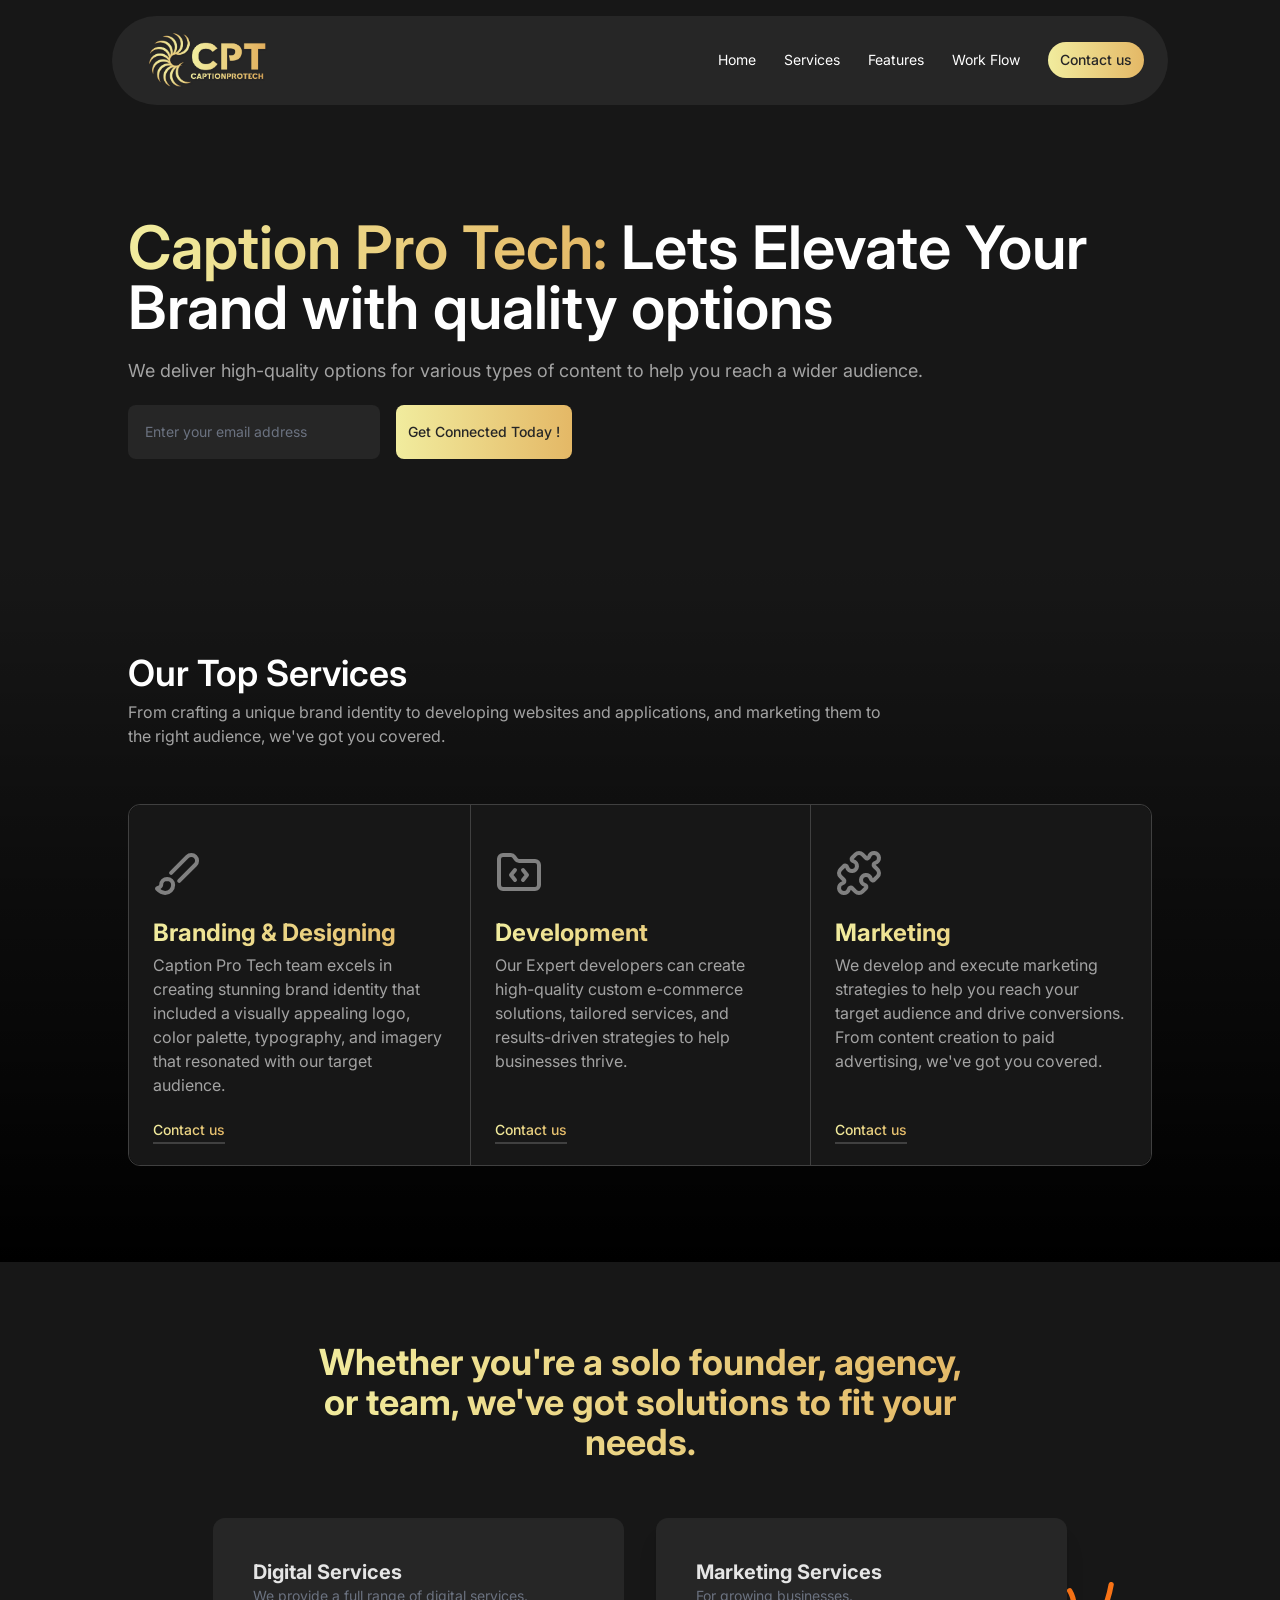
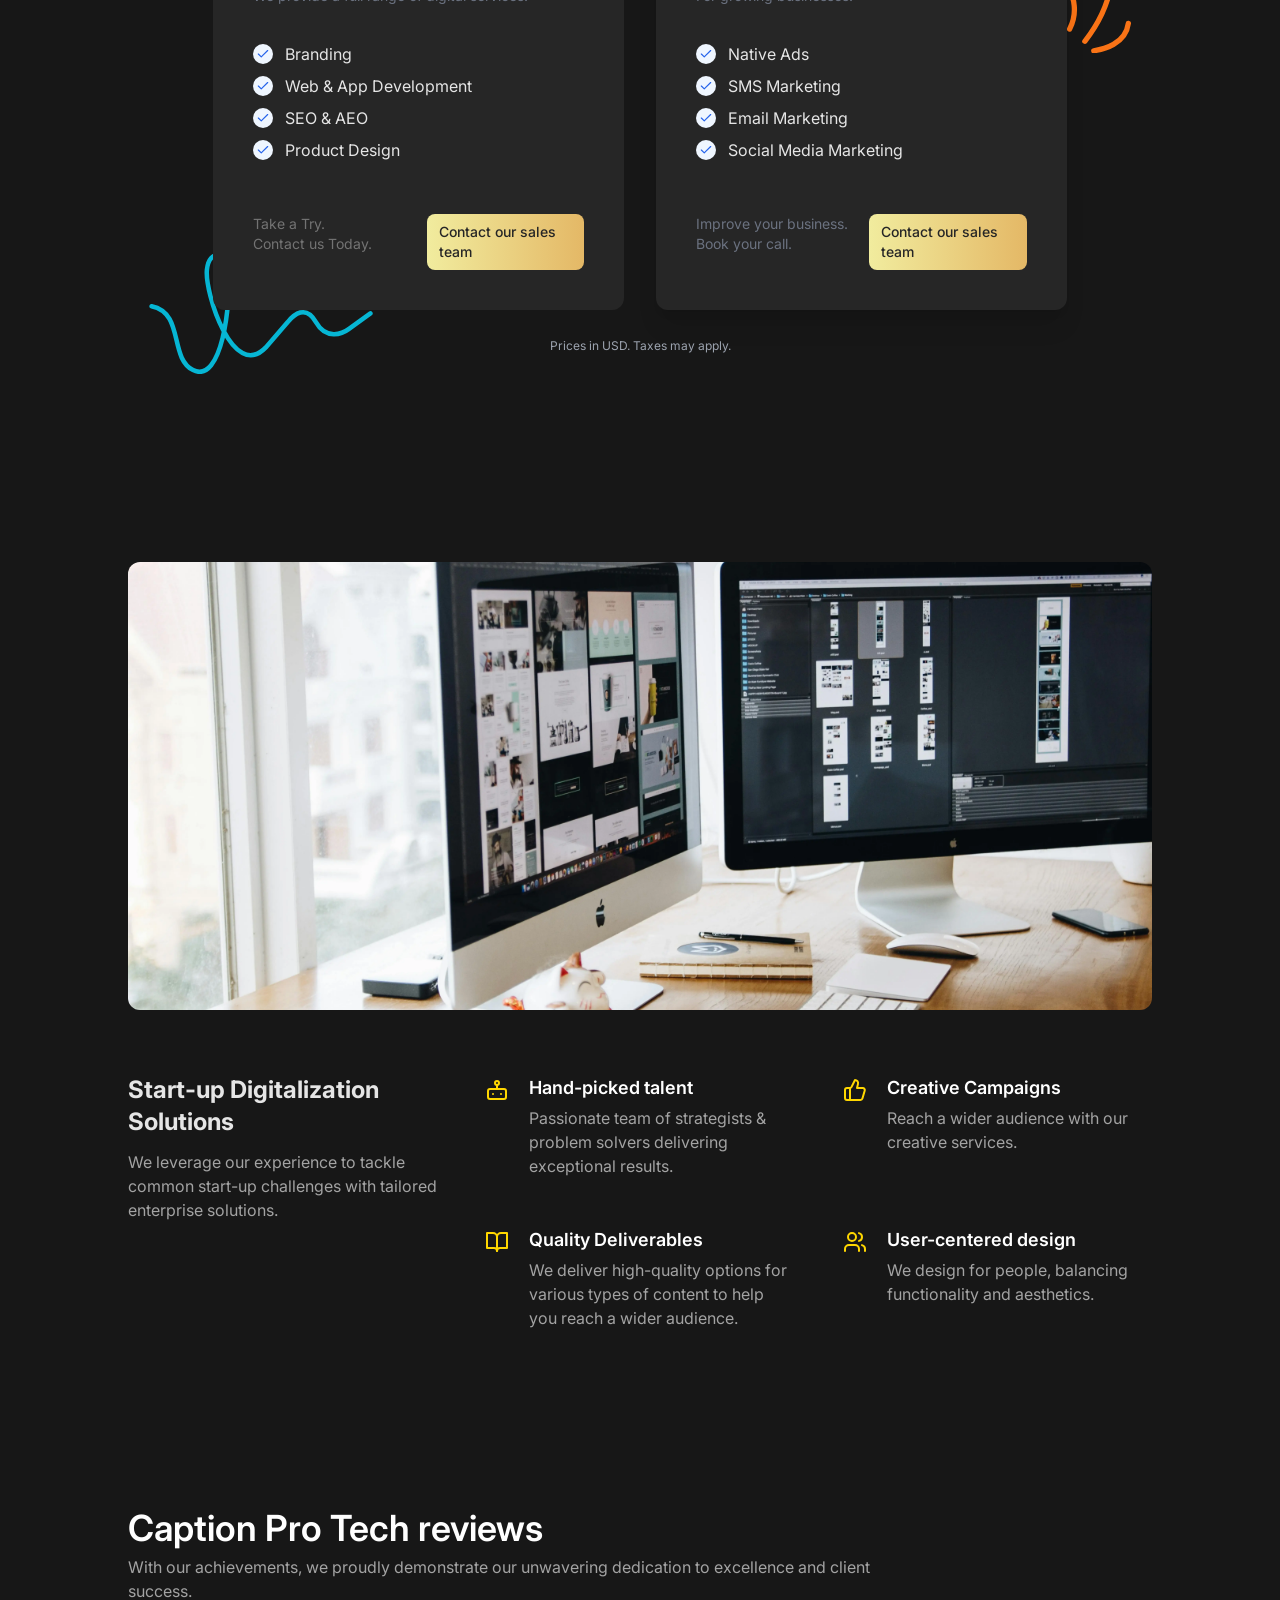
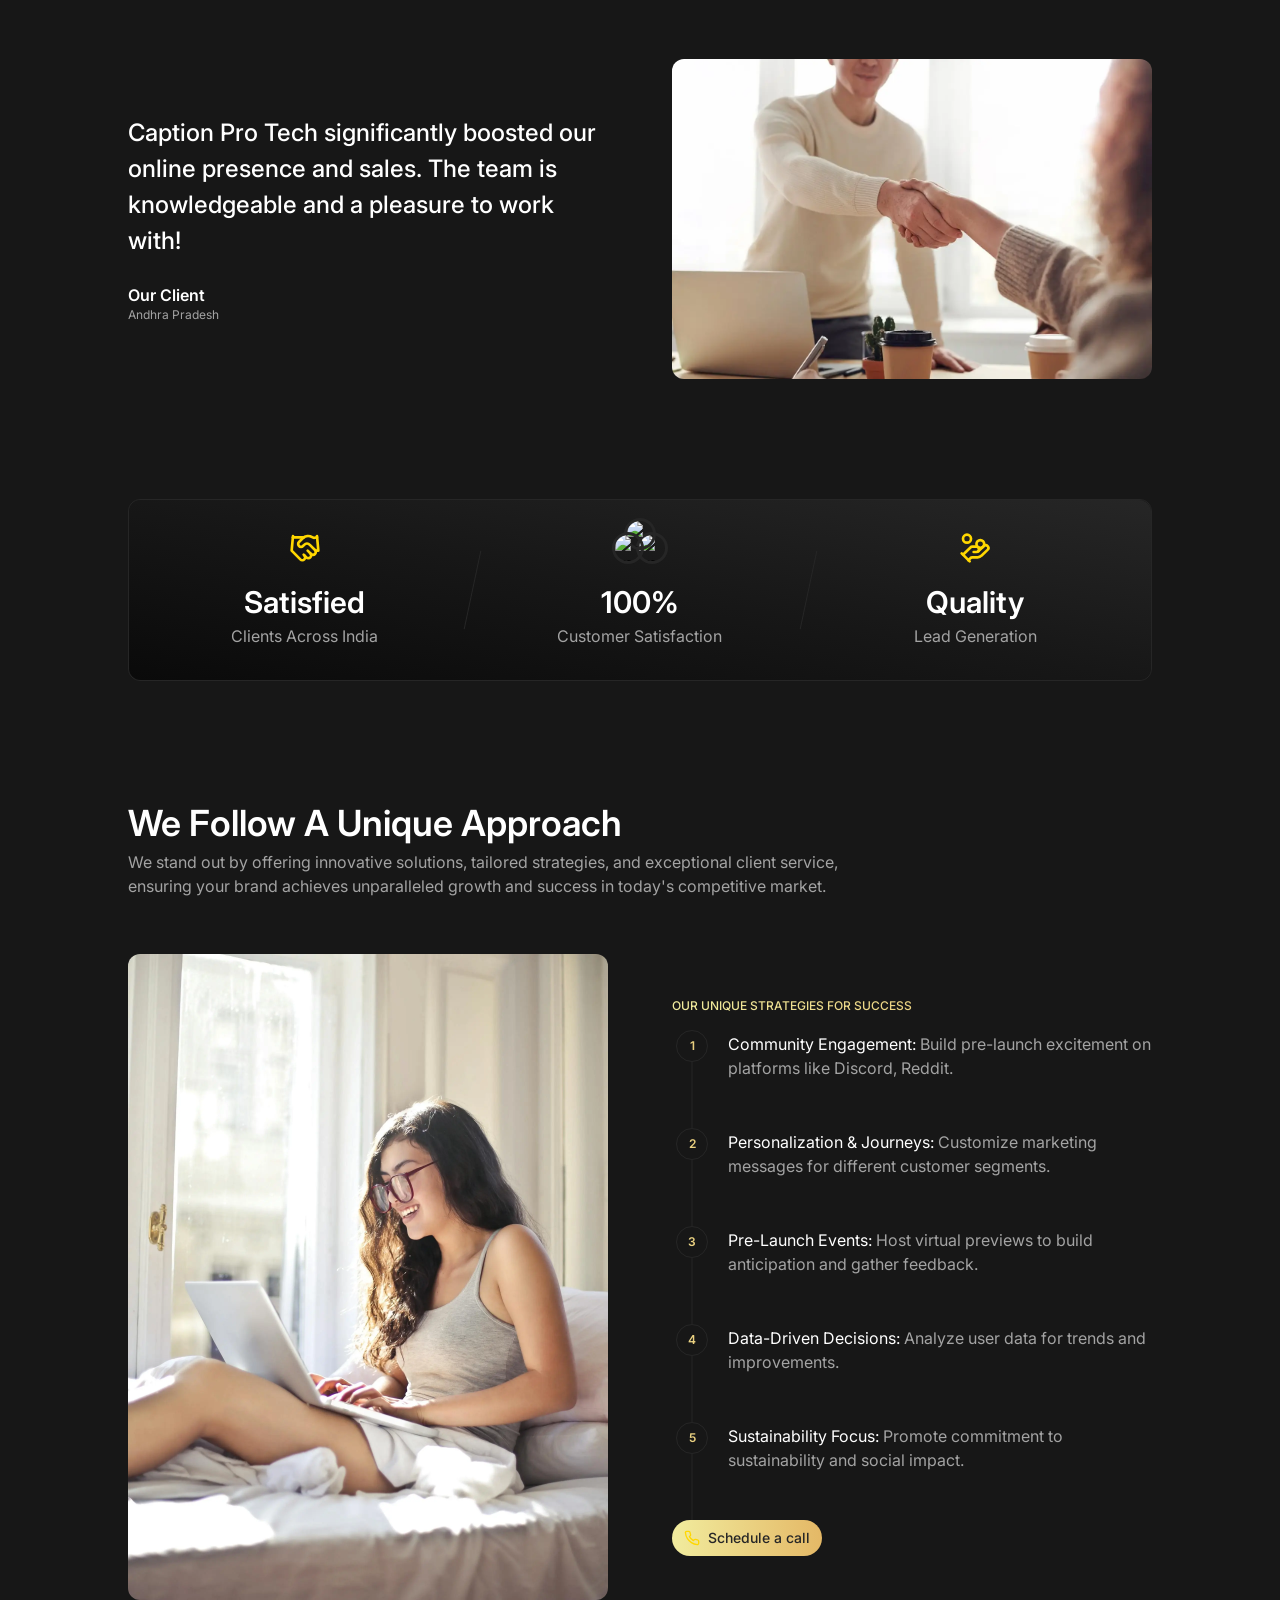
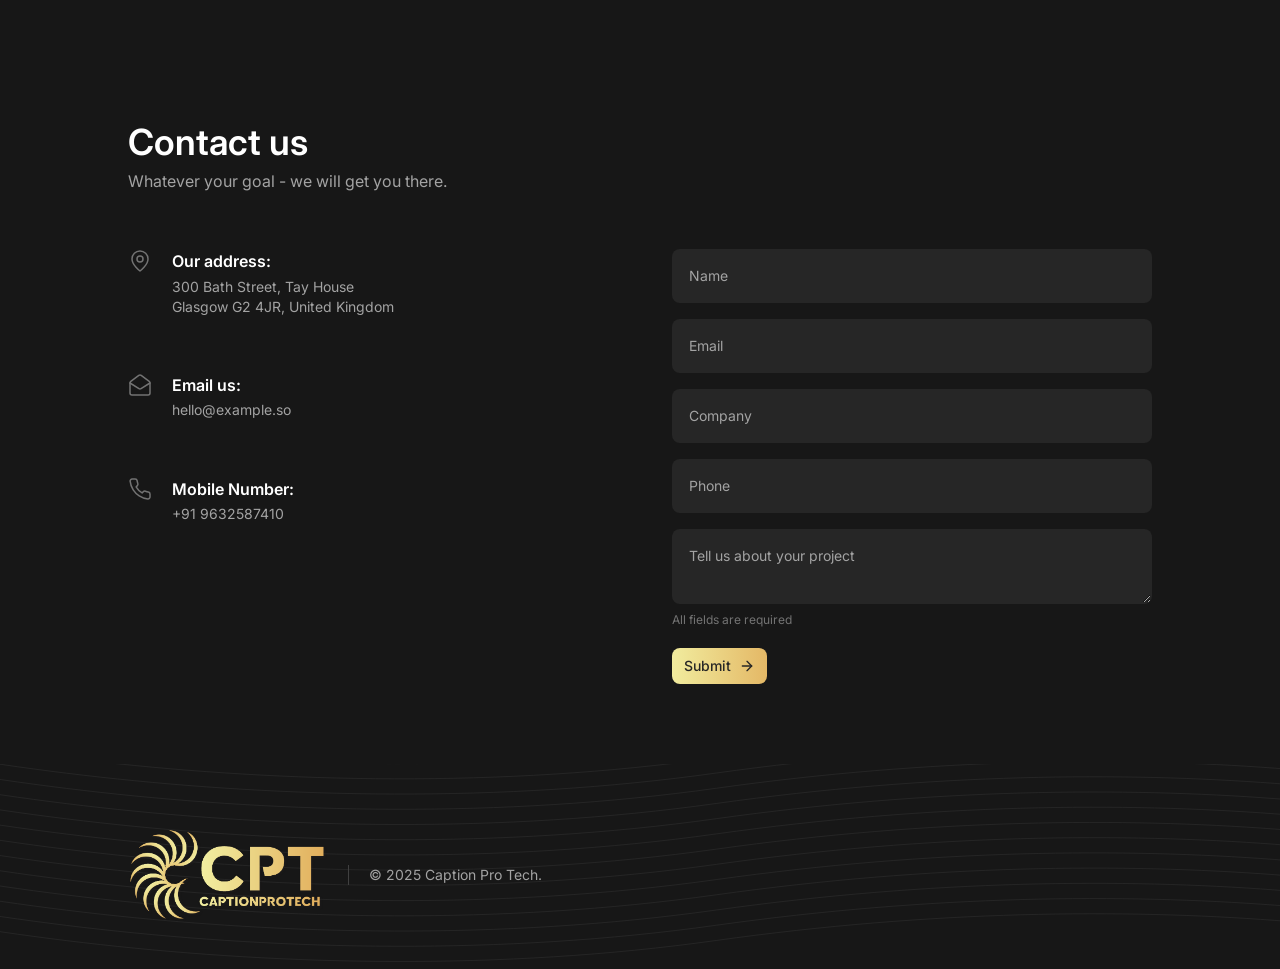
==== index.html @ de41898c "Add files via upload" ====
<!DOCTYPE html>
<html lang="en">

<head>
  <!-- Required Meta Tags Always Come First -->
  <meta charset="utf-8">
  <meta name="robots" content="max-snippet:-1, max-image-preview:large, max-video-preview:-1">
  <meta name="viewport" content="width=device-width, initial-scale=1, shrink-to-fit=no">
  <meta name="description"
    content="Caption Pro Tech Agency, a leader in digital solutions, offers comprehensive services from creative design to strategic marketing and branding.">

  <meta name="twitter:site" content="@CaptionProTech">
  <meta name="twitter:creator" content="@CaptionProTech">
  <meta name="twitter:card" content="summary_large_image">
  <meta name="twitter:title" content="Digital Solutions | Caption Pro Tech Agency">
  <meta name="twitter:description"
    content="Caption Pro Tech Agency, a leader in digital solutions, offers comprehensive services from creative design to strategic marketing and branding.">

  <meta property="og:url" content="https://CaptionProTech.com/">
  <meta property="og:locale" content="en_US">
  <meta property="og:type" content="website">
  <meta property="og:site_name" content="Caption Pro Tech Agency">
  <meta property="og:title" content="Digital Solutions | Caption Pro Tech Agency">
  <meta property="og:description"
    content="Caption Pro Tech Agency, a leader in digital solutions, offers comprehensive services from creative design to strategic marketing and branding.">
  <meta property="og:image" content="https://CaptionProTech.com/assets/img/og-image.png">

  <!-- Title -->
  <title>CPT - Caption Pro Tech | Digital Agency</title>

  <!-- Favicon -->
  <link rel="shortcut icon" href="./assets/images/fav.png">

  <!-- Font -->
  <link href="https://fonts.googleapis.com/css2?family=Inter:wght@400;500;600;700&display=swap" rel="stylesheet">

  <!-- Theme Check and Update -->
  <script>
    const html = document.querySelector('html');
    const isLightOrAuto = localStorage.getItem('hs_theme') === 'light' || (localStorage.getItem('hs_theme') === 'auto' && !window.matchMedia('(prefers-color-scheme: dark)').matches);
    const isDarkOrAuto = localStorage.getItem('hs_theme') === 'dark' || (localStorage.getItem('hs_theme') === 'auto' && window.matchMedia('(prefers-color-scheme: dark)').matches);

    if (isLightOrAuto && html.classList.contains('dark')) html.classList.remove('dark');
    else if (isDarkOrAuto && html.classList.contains('light')) html.classList.remove('light');
    else if (isDarkOrAuto && !html.classList.contains('dark')) html.classList.add('dark');
    else if (isLightOrAuto && !html.classList.contains('light')) html.classList.add('light');
  </script>

  <style>
    .bg-gold {
      background-image: linear-gradient(to right, #f1ec9e, #e4b866);
    }

    .text-gold {
      background-image: linear-gradient(to right, #f1ec9e, #e4b866);
      color: transparent;
      -webkit-background-clip: text;
      background-clip: text;
    }

    .border-gold {
      border-color: #f1ec9e;
      border-image: linear-gradient(to right, #f1ec9e, #e4b866);
    }

    .custom-cursor {
      width: 20px;
      height: 20px;
      border-radius: 50%;
      background-color: red;
      position: absolute;
      pointer-events: none;
      transform: translate(-50%, -50%);
      transition: transform 0.1s ease-in-out;
    }
  </style>

  <link rel="stylesheet" href="./assets/styles.css">
</head>

<body class="bg-neutral-900">
  <!-- ========== HEADER ========== -->
  <header class="sticky top-4 inset-x-0 flex flex-wrap md:justify-start md:flex-nowrap z-50 w-full ">
    <nav
      class="relative max-w-[66rem] w-full bg-neutral-800 rounded-full py-3 ps-5 pe-2 md:flex md:items-center md:justify-between md:py-0 mx-2 lg:mx-auto"
      aria-label="Global">
      <div class="flex items-center justify-between p-4">
        <!-- Logo -->
        <a class="flex-none rounded-md text-xl inline-block font-semibold focus:outline-none focus:opacity-80" href="#"
          aria-label="cpt">
          <img src="./assets/images/logo.png" alt="" width="120px">
        </a>
        <!-- End Logo -->

        <div class="md:hidden">
          <button type="button"
            class="hs-collapse-toggle size-8 flex justify-center items-center text-sm font-semibold rounded-full bg-neutral-800 text-white disabled:opacity-50 disabled:pointer-events-none"
            data-hs-collapse="#navbar-collapse" aria-controls="navbar-collapse" aria-label="Toggle navigation">
            <svg class="hs-collapse-open:hidden flex-shrink-0 size-4" xmlns="http://www.w3.org/2000/svg" width="24"
              height="24" viewBox="0 0 24 24" fill="none" stroke="gold" stroke-width="2" stroke-linecap="round"
              stroke-linejoin="round">
              <line x1="3" x2="21" y1="6" y2="6" />
              <line x1="3" x2="21" y1="12" y2="12" />
              <line x1="3" x2="21" y1="18" y2="18" />
            </svg>
            <svg class="hs-collapse-open:block hidden flex-shrink-0 size-4" xmlns="http://www.w3.org/2000/svg"
              width="24" height="24" viewBox="0 0 24 24" fill="none" stroke="gold" stroke-width="2"
              stroke-linecap="round" stroke-linejoin="round">
              <path d="M18 6 6 18" />
              <path d="m6 6 12 12" />
            </svg>
          </button>
        </div>
      </div>

      <!-- Collapse -->
      <div id="navbar-collapse"
        class="hs-collapse hidden overflow-hidden transition-all duration-300 basis-full grow md:block me-4">
        <div
          class="flex flex-col gap-y-4 gap-x-0 mt-5 md:flex-row md:items-center md:justify-end md:gap-y-0 md:gap-x-7 md:mt-0 md:ps-7">
          <a class="text-sm text-white hover:text-neutral-300 md:py-4 focus:outline-none focus:text-neutral-300"
            href="#home">Home</a>

          <a class="text-sm text-white hover:text-neutral-300 md:py-4 focus:outline-none focus:text-neutral-300"
            href="#services">Services</a>

          <a class="text-sm text-white hover:text-neutral-300 md:py-4 focus:outline-none focus:text-neutral-300"
            href="#features">Features</a>

          <a class="text-sm text-white hover:text-neutral-300 md:py-4 focus:outline-none focus:text-neutral-300"
            href="#workflow">Work Flow</a>

          <div>
            <a class="group inline-flex items-center gap-x-2 py-2 px-3 bg-gold font-medium text-sm text-neutral-800 rounded-full focus:outline-none"
              href="#contact">
              Contact us
            </a>
          </div>
        </div>
      </div>
      <!-- End Collapse -->
    </nav>
  </header>
  <!-- ========== END HEADER ========== -->

  <!-- ========== MAIN CONTENT ========== -->
  <main id="content">
    <!-- Hero -->
    <div class="bg-neutral-900" id="home">
      <div class="max-w-5xl mx-auto px-4 xl:px-0 pt-24 lg:pt-32 pb-24">
        <h1 class="font-semibold text-white text-5xl md:text-6xl">
          <span class=" text-gold">Caption Pro Tech:</span> Lets Elevate Your Brand with quality options
        </h1>
        <div class="max-w-4xl">
          <p class="mt-5 text-neutral-400 text-lg">
            We deliver high-quality options for various types of content to help you reach a wider audience.
          </p>
        </div>
        <div class="flex gap-4 mt-5">
          <div class="">
            <input type="text" id="hs-tac-input-name" class="peer p-4 bg-neutral-800 border-transparent rounded-lg text-sm text-white focus:outline-none focus:ring-0 focus:border-transparent disabled:opacity-50 disabled:pointer-events-none
          autofill:pt-6
          autofill:pb-2" placeholder="Enter your email address">

          </div>
          <a class="group inline-flex items-center gap-x-2 py-2 px-3 bg-gold font-medium text-sm text-neutral-800 rounded-lg focus:outline-none"
            href="#">
            Get Connected Today !

          </a>
        </div>
      </div>
    </div>
    <!-- End Hero -->




    <!-- Top Services -->
    <div id="services" class="bg-neutral-900 bg-gradient-to-t from-black to-transparent">
      <div class="max-w-5xl px-4 xl:px-0 py-24 mx-auto">
        <!-- Title -->
        <div class="max-w-3xl mb-10 lg:mb-14">
          <h2 class="text-white font-semibold text-2xl md:text-4xl md:leading-tight">Our Top Services</h2>
          <p class="mt-1 text-neutral-400">
            From crafting a unique brand identity to developing websites and applications, and marketing them to the
            right audience, we've got you covered.
          </p>
        </div>
        <!-- End Title -->

        <!-- Card Grid -->
        <div
          class="grid grid-cols-1 lg:grid-cols-3 items-center border border-neutral-700 divide-y lg:divide-y-0 lg:divide-x divide-neutral-700 rounded-xl">
          <!-- Card -->
          <a class="group relative z-10 p-4 md:p-6 h-full flex flex-col bg-neutral-900 first:rounded-t-xl last:rounded-b-xl lg:first:rounded-l-xl lg:first:rounded-tr-none lg:last:rounded-r-xl lg:last:rounded-bl-none before:absolute before:inset-0 before:bg-gradient-to-b before:hover:from-transparent before:hover:via-transparent before:hover:to-[#ff0]/10 before:via-80% before:-z-[1] before:last:rounded-b-xl lg:before:first:rounded-s-xl lg:before:last:rounded-e-xl lg:before:last:rounded-bl-none before:opacity-0 before:hover:opacity-100"
            href="#contact">
            <div class="mb-5">
              <div class="mt-5">
                <svg xmlns="http://www.w3.org/2000/svg" width="48" height="48" viewBox="0 0 24 24" fill="none"
                  stroke="gray" stroke-width="2" stroke-linecap="round" stroke-linejoin="round"
                  class="lucide lucide-brush">
                  <path d="m9.06 11.9 8.07-8.06a2.85 2.85 0 1 1 4.03 4.03l-8.06 8.08" />
                  <path
                    d="M7.07 14.94c-1.66 0-3 1.35-3 3.02 0 1.33-2.5 1.52-2 2.02 1.08 1.1 2.49 2.02 4 2.02 2.2 0 4-1.8 4-4.04a3.01 3.01 0 0 0-3-3.02z" />
                </svg>
                <h2 class="mt-5 font-bold text-2xl text-gold">Branding & Designing</h2>
                <p class="mt-1 text-neutral-400">Caption Pro Tech team excels in creating stunning brand identity that
                  included a visually appealing logo, color palette, typography, and imagery that resonated with our
                  target audience.</p>
              </div>
            </div>
            <p class="mt-auto">
              <span
                class="font-medium text-sm text-gold pb-1 border-b-2 border-neutral-700 group-hover:border-[#ff0] transition focus:outline-none group-focus:border-[#ff0]">
                Contact us
              </span>
            </p>
          </a>
          <!-- End Card -->

          <!-- Card -->
          <a class="group relative z-10 p-4 md:p-6 h-full flex flex-col bg-neutral-900 first:rounded-t-xl last:rounded-b-xl lg:first:rounded-l-xl lg:first:rounded-tr-none lg:last:rounded-r-xl lg:last:rounded-bl-none before:absolute before:inset-0 before:bg-gradient-to-b before:hover:from-transparent before:hover:via-transparent before:hover:to-[#ff0]/10 before:via-80% before:-z-[1] before:last:rounded-b-xl lg:before:first:rounded-s-xl lg:before:last:rounded-e-xl lg:before:last:rounded-bl-none before:opacity-0 before:hover:opacity-100"
            href="#contact">
            <div class="mb-5">
              <div class="mt-5">
                <svg xmlns="http://www.w3.org/2000/svg" width="48" height="48" viewBox="0 0 24 24" fill="none"
                  stroke="gray" stroke-width="2" stroke-linecap="round" stroke-linejoin="round"
                  class="lucide lucide-folder-code">
                  <path d="M10 10.5 8 13l2 2.5" />
                  <path d="m14 10.5 2 2.5-2 2.5" />
                  <path
                    d="M20 20a2 2 0 0 0 2-2V8a2 2 0 0 0-2-2h-7.9a2 2 0 0 1-1.69-.9L9.6 3.9A2 2 0 0 0 7.93 3H4a2 2 0 0 0-2 2v13a2 2 0 0 0 2 2z" />
                </svg>
                <h2 class="mt-5 font-bold text-2xl text-gold">Development</h2>
                <p class="mt-1 text-neutral-400">Our Expert developers can create high-quality custom e-commerce
                  solutions, tailored services, and results-driven strategies to help businesses thrive.</p>
              </div>
            </div>
            <p class="mt-auto">
              <span
                class="font-medium text-sm text-gold pb-1 border-b-2 border-neutral-700 group-hover:border-[#ff0] transition focus:outline-none group-focus:border-[#ff0]">
                Contact us
              </span>
            </p>
          </a>
          <!-- End Card -->

          <!-- Card -->
          <a class="group relative z-10 p-4 md:p-6 h-full flex flex-col bg-neutral-900 first:rounded-t-xl last:rounded-b-xl lg:first:rounded-l-xl lg:first:rounded-tr-none lg:last:rounded-r-xl lg:last:rounded-bl-none before:absolute before:inset-0 before:bg-gradient-to-b before:hover:from-transparent before:hover:via-transparent before:hover:to-[#ff0]/10 before:via-80% before:-z-[1] before:last:rounded-b-xl lg:before:first:rounded-s-xl lg:before:last:rounded-e-xl lg:before:last:rounded-bl-none before:opacity-0 before:hover:opacity-100"
            href="#contact">
            <div class="mb-5">
              <div class="mt-5">
                <svg xmlns="http://www.w3.org/2000/svg" width="48" height="48" viewBox="0 0 24 24" fill="none"
                  stroke="gray" stroke-width="2" stroke-linecap="round" stroke-linejoin="round"
                  class="lucide lucide-puzzle">
                  <path
                    d="M15.39 4.39a1 1 0 0 0 1.68-.474 2.5 2.5 0 1 1 3.014 3.015 1 1 0 0 0-.474 1.68l1.683 1.682a2.414 2.414 0 0 1 0 3.414L19.61 15.39a1 1 0 0 1-1.68-.474 2.5 2.5 0 1 0-3.014 3.015 1 1 0 0 1 .474 1.68l-1.683 1.682a2.414 2.414 0 0 1-3.414 0L8.61 19.61a1 1 0 0 0-1.68.474 2.5 2.5 0 1 1-3.014-3.015 1 1 0 0 0 .474-1.68l-1.683-1.682a2.414 2.414 0 0 1 0-3.414L4.39 8.61a1 1 0 0 1 1.68.474 2.5 2.5 0 1 0 3.014-3.015 1 1 0 0 1-.474-1.68l1.683-1.682a2.414 2.414 0 0 1 3.414 0z" />
                </svg>
                <h2 class="mt-5 font-bold text-2xl text-gold">Marketing</h2>
                <p class="mt-1 text-neutral-400">We develop and execute marketing strategies to help you reach your
                  target audience and drive conversions. From content creation to paid advertising, we've got you
                  covered.</p>
              </div>
            </div>
            <p class="mt-auto">
              <span
                class="font-medium text-sm text-gold pb-1 border-b-2 border-neutral-700 group-hover:border-[#ff0] transition focus:outline-none group-focus:border-[#ff0]">
                Contact us
              </span>
            </p>
          </a>
          <!-- End Card -->
        </div>
        <!-- End Card Grid -->

      </div>
    </div>
    <!--Top Services  -->

    <!-- Features -->
    <div class="overflow-hidden">
      <div class="max-w-5xl px-4 xl:px-0 py-10 lg:py-20 mx-auto">
        <!-- Title -->
        <div class="mx-auto max-w-2xl mb-8 lg:mb-14 text-center">
          <h2 class="text-3xl lg:text-4xl  font-bold text-gold">
            Whether you're a solo founder, agency, or team, we've got solutions to fit your needs.
          </h2>
        </div>
        <!-- End Title -->

        <div class="relative xl:w-10/12 xl:mx-auto">
          <!-- Grid -->
          <div class="grid grid-cols-1 lg:grid-cols-2 gap-6 lg:gap-8">
            <div>
              <!-- Card -->
              <div class="p-4 relative z-10 rounded-xl md:p-10 bg-neutral-800 border-neutral-800">
                <h3 class="text-xl font-bold text-neutral-200">Digital Services</h3>
                <div class="text-sm text-gray-500 dark:text-neutral-500">We provide a full range of digital services.
                </div>

                <div class="mt-5 grid gap-y-2 py-4 first:pt-0 last:pb-0 sm:gap-x-6 sm:gap-y-0">
                  <!-- List -->
                  <ul class="space-y-2 text-sm sm:text-base">
                    <li class="flex gap-x-3">
                      <span
                        class="mt-0.5 size-5 flex justify-center items-center rounded-full bg-blue-50 text-blue-600 dark:bg-blue-800/30 dark:text-blue-500">
                        <svg class="shrink-0 size-3.5" xmlns="http://www.w3.org/2000/svg" width="24" height="24"
                          viewBox="0 0 24 24" fill="none" stroke="currentColor" stroke-width="2" stroke-linecap="round"
                          stroke-linejoin="round">
                          <polyline points="20 6 9 17 4 12" />
                        </svg>
                      </span>
                      <span class="text-neutral-200">
                        Branding
                      </span>
                    </li>

                    <li class="flex gap-x-3">
                      <span
                        class="mt-0.5 size-5 flex justify-center items-center rounded-full bg-blue-50 text-blue-600 dark:bg-blue-800/30 dark:text-blue-500">
                        <svg class="shrink-0 size-3.5" xmlns="http://www.w3.org/2000/svg" width="24" height="24"
                          viewBox="0 0 24 24" fill="none" stroke="currentColor" stroke-width="2" stroke-linecap="round"
                          stroke-linejoin="round">
                          <polyline points="20 6 9 17 4 12" />
                        </svg>
                      </span>
                      <span class="text-neutral-200">
                        Web & App Development
                      </span>
                    </li>

                    <li class="flex gap-x-3">
                      <span
                        class="mt-0.5 size-5 flex justify-center items-center rounded-full bg-blue-50 text-blue-600 dark:bg-blue-800/30 dark:text-blue-500">
                        <svg class="shrink-0 size-3.5" xmlns="http://www.w3.org/2000/svg" width="24" height="24"
                          viewBox="0 0 24 24" fill="none" stroke="currentColor" stroke-width="2" stroke-linecap="round"
                          stroke-linejoin="round">
                          <polyline points="20 6 9 17 4 12" />
                        </svg>
                      </span>
                      <span class="text-neutral-200">
                        SEO & AEO
                      </span>
                    </li>

                    <li class="flex gap-x-3">
                      <span
                        class="mt-0.5 size-5 flex justify-center items-center rounded-full bg-blue-50 text-blue-600 dark:bg-blue-800/30 dark:text-blue-500">
                        <svg class="shrink-0 size-3.5" xmlns="http://www.w3.org/2000/svg" width="24" height="24"
                          viewBox="0 0 24 24" fill="none" stroke="currentColor" stroke-width="2" stroke-linecap="round"
                          stroke-linejoin="round">
                          <polyline points="20 6 9 17 4 12" />
                        </svg>
                      </span>
                      <span class="text-neutral-200">
                        Product Design
                      </span>
                    </li>
                  </ul>
                  <!-- End List -->

                </div>

                <div class="mt-5 grid grid-cols-2 gap-x-4 py-4 first:pt-0 last:pb-0">
                  <div>
                    <p class="text-sm text-neutral-500">Take a Try.</p>
                    <p class="text-sm text-neutral-500">Contact us Today.</p>
                  </div>

                  <div>
                    <a class="group inline-flex items-center gap-x-2 py-2 px-3 bg-gold font-medium text-sm text-neutral-800 rounded-lg focus:outline-none"
                      href="#contact">
                      Contact our sales team
                    </a>
                  </div>
                </div>
              </div>
              <!-- End Card -->
            </div>

            <div>
              <!-- Card -->
              <div class="shadow-xl  p-5 relative z-10 rounded-xl md:p-10 bg-neutral-800  shadow-gray-900/20">
                <h3 class="text-xl font-bold text-neutral-200">Marketing Services</h3>
                <div class="text-sm text-gray-500 dark:text-neutral-500">For growing businesses.</div>


                <div class="mt-5 grid gap-y-2 py-4 first:pt-0 last:pb-0 sm:gap-x-6 sm:gap-y-0">
                  <!-- List -->
                  <ul class="space-y-2 text-sm sm:text-base">
                    <li class="flex gap-x-3">
                      <span
                        class="mt-0.5 size-5 flex justify-center items-center rounded-full bg-blue-50 text-blue-600 dark:bg-blue-800/30 dark:text-blue-500">
                        <svg class="shrink-0 size-3.5" xmlns="http://www.w3.org/2000/svg" width="24" height="24"
                          viewBox="0 0 24 24" fill="none" stroke="currentColor" stroke-width="2" stroke-linecap="round"
                          stroke-linejoin="round">
                          <polyline points="20 6 9 17 4 12" />
                        </svg>
                      </span>
                      <span class="text-neutral-200">
                        Native Ads
                      </span>
                    </li>

                    <li class="flex gap-x-3">
                      <span
                        class="mt-0.5 size-5 flex justify-center items-center rounded-full bg-blue-50 text-blue-600 dark:bg-blue-800/30 dark:text-blue-500">
                        <svg class="shrink-0 size-3.5" xmlns="http://www.w3.org/2000/svg" width="24" height="24"
                          viewBox="0 0 24 24" fill="none" stroke="currentColor" stroke-width="2" stroke-linecap="round"
                          stroke-linejoin="round">
                          <polyline points="20 6 9 17 4 12" />
                        </svg>
                      </span>
                      <span class="text-neutral-200">
                        SMS Marketing
                      </span>
                    </li>

                    <li class="flex gap-x-3">
                      <span
                        class="mt-0.5 size-5 flex justify-center items-center rounded-full bg-blue-50 text-blue-600 dark:bg-blue-800/30 dark:text-blue-500">
                        <svg class="shrink-0 size-3.5" xmlns="http://www.w3.org/2000/svg" width="24" height="24"
                          viewBox="0 0 24 24" fill="none" stroke="currentColor" stroke-width="2" stroke-linecap="round"
                          stroke-linejoin="round">
                          <polyline points="20 6 9 17 4 12" />
                        </svg>
                      </span>
                      <span class="text-neutral-200">
                        Email Marketing
                      </span>
                    </li>

                    <li class="flex gap-x-3">
                      <span
                        class="mt-0.5 size-5 flex justify-center items-center rounded-full bg-blue-50 text-blue-600 dark:bg-blue-800/30 dark:text-blue-500">
                        <svg class="shrink-0 size-3.5" xmlns="http://www.w3.org/2000/svg" width="24" height="24"
                          viewBox="0 0 24 24" fill="none" stroke="currentColor" stroke-width="2" stroke-linecap="round"
                          stroke-linejoin="round">
                          <polyline points="20 6 9 17 4 12" />
                        </svg>
                      </span>
                      <span class="text-neutral-200">
                        Social Media Marketing
                      </span>
                    </li>
                  </ul>
                  <!-- End List -->

                </div>

                <div class="mt-5 grid grid-cols-2 gap-x-4 py-4 first:pt-0 last:pb-0">
                  <div>
                    <p class="text-sm text-gray-500 dark:text-neutral-500">Improve your business.</p>
                    <p class="text-sm text-gray-500 dark:text-neutral-500">Book your call.</p>
                  </div>

                  <div>
                    <a class="group inline-flex items-center gap-x-2 py-2 px-3 bg-gold font-medium text-sm text-neutral-800 rounded-lg focus:outline-none"
                      href="#contact">
                      Contact our sales team
                    </a>
                  </div>
                </div>
              </div>
              <!-- End Card -->
            </div>
          </div>
          <!-- End Grid -->

          <!-- SVG Element -->
          <div class="hidden md:block absolute top-0 end-0 translate-y-16 translate-x-16">
            <svg class="w-16 h-auto text-orange-500" width="121" height="135" viewBox="0 0 121 135" fill="none"
              xmlns="http://www.w3.org/2000/svg">
              <path d="M5 16.4754C11.7688 27.4499 21.2452 57.3224 5 89.0164" stroke="currentColor" stroke-width="10"
                stroke-linecap="round" />
              <path d="M33.6761 112.104C44.6984 98.1239 74.2618 57.6776 83.4821 5" stroke="currentColor"
                stroke-width="10" stroke-linecap="round" />
              <path d="M50.5525 130C68.2064 127.495 110.731 117.541 116 78.0874" stroke="currentColor" stroke-width="10"
                stroke-linecap="round" />
            </svg>
          </div>
          <!-- End SVG Element -->

          <!-- SVG Element -->
          <div class="hidden md:block absolute bottom-0 start-0 translate-y-16 -translate-x-16">
            <svg class="w-56 h-auto text-cyan-500" width="347" height="188" viewBox="0 0 347 188" fill="none"
              xmlns="http://www.w3.org/2000/svg">
              <path
                d="M4 82.4591C54.7956 92.8751 30.9771 162.782 68.2065 181.385C112.642 203.59 127.943 78.57 122.161 25.5053C120.504 2.2376 93.4028 -8.11128 89.7468 25.5053C85.8633 61.2125 130.186 199.678 180.982 146.248L214.898 107.02C224.322 95.4118 242.9 79.2851 258.6 107.02C274.299 134.754 299.315 125.589 309.861 117.539L343 93.4426"
                stroke="currentColor" stroke-width="7" stroke-linecap="round" />
            </svg>
          </div>
          <!-- End SVG Element -->
        </div>

        <div class="mt-7 text-center">
          <p class="text-xs text-gray-400">
            Prices in USD. Taxes may apply.
          </p>
        </div>
      </div>
    </div>
    <!-- End Features -->

    <!-- Features -->
    <div class="bg-neutral-900" id="features">
      <div class="max-w-5xl mx-auto px-4 xl:px-0 pt-24 lg:pt-32 pb-24">
        <div class="aspect-w-16 aspect-h-7">
          <img class=" object-cover rounded-xl" src="./assets/images/featues.webp" alt="Features Image">
        </div>

        <!-- Grid -->
        <div class="mt-5 lg:mt-16 grid lg:grid-cols-3 gap-8 lg:gap-12">
          <div class="lg:col-span-1">
            <h2 class="font-bold text-xl md:text-2xl text-neutral-200">
              Start-up Digitalization Solutions
            </h2>
            <p class="mt-1 md:mt-3 text-neutral-400">
              We leverage our experience to tackle common start-up challenges with tailored enterprise solutions.
            </p>
          </div>
          <!-- End Col -->

          <div class="lg:col-span-2">
            <div class="grid sm:grid-cols-2 gap-8 md:gap-12">
              <!-- Icon Block -->
              <div class="flex gap-x-5">
                <svg class="shrink-0 mt-1 size-6 " xmlns="http://www.w3.org/2000/svg" width="24" height="24"
                  viewBox="0 0 24 24" fill="none" stroke="gold" stroke-width="2" stroke-linecap="round"
                  stroke-linejoin="round">
                  <rect width="18" height="10" x="3" y="11" rx="2" />
                  <circle cx="12" cy="5" r="2" />
                  <path d="M12 7v4" />
                  <line x1="8" x2="8" y1="16" y2="16" />
                  <line x1="16" x2="16" y1="16" y2="16" />
                </svg>
                <div class="grow">
                  <h3 class="text-lg font-semibold text-white">
                    Hand-picked talent
                  </h3>
                  <p class="mt-1 text-neutral-400">
                    Passionate team of strategists & problem solvers delivering exceptional results.
                  </p>
                </div>
              </div>
              <!-- End Icon Block -->

              <!-- Icon Block -->
              <div class="flex gap-x-5">
                <svg class="shrink-0 mt-1 size-6 " xmlns="http://www.w3.org/2000/svg" width="24" height="24"
                  viewBox="0 0 24 24" fill="none" stroke="gold" stroke-width="2" stroke-linecap="round"
                  stroke-linejoin="round">
                  <path d="M7 10v12" />
                  <path
                    d="M15 5.88 14 10h5.83a2 2 0 0 1 1.92 2.56l-2.33 8A2 2 0 0 1 17.5 22H4a2 2 0 0 1-2-2v-8a2 2 0 0 1 2-2h2.76a2 2 0 0 0 1.79-1.11L12 2h0a3.13 3.13 0 0 1 3 3.88Z" />
                </svg>
                <div class="grow">
                  <h3 class="text-lg font-semibold text-white">
                    Creative Campaigns
                  </h3>
                  <p class="mt-1 text-neutral-400">
                    Reach a wider audience with our creative services.
                  </p>
                </div>
              </div>
              <!-- End Icon Block -->

              <!-- Icon Block -->
              <div class="flex gap-x-5">
                <svg class="shrink-0 mt-1 size-6 " xmlns="http://www.w3.org/2000/svg" width="24" height="24"
                  viewBox="0 0 24 24" fill="none" stroke="gold" stroke-width="2" stroke-linecap="round"
                  stroke-linejoin="round">
                  <path d="M2 3h6a4 4 0 0 1 4 4v14a3 3 0 0 0-3-3H2z" />
                  <path d="M22 3h-6a4 4 0 0 0-4 4v14a3 3 0 0 1 3-3h7z" />
                </svg>
                <div class="grow">
                  <h3 class="text-lg font-semibold text-white">
                    Quality Deliverables
                  </h3>
                  <p class="mt-1 text-neutral-400">
                    We deliver high-quality options for various types of content to help you reach a wider audience.
                  </p>
                </div>
              </div>
              <!-- End Icon Block -->

              <!-- Icon Block -->
              <div class="flex gap-x-5">
                <svg class="shrink-0 mt-1 size-6 " xmlns="http://www.w3.org/2000/svg" width="24" height="24"
                  viewBox="0 0 24 24" fill="none" stroke="gold" stroke-width="2" stroke-linecap="round"
                  stroke-linejoin="round">
                  <path d="M16 21v-2a4 4 0 0 0-4-4H6a4 4 0 0 0-4 4v2" />
                  <circle cx="9" cy="7" r="4" />
                  <path d="M22 21v-2a4 4 0 0 0-3-3.87" />
                  <path d="M16 3.13a4 4 0 0 1 0 7.75" />
                </svg>
                <div class="grow">
                  <h3 class="text-lg font-semibold text-white">
                    User-centered design
                  </h3>
                  <p class="mt-1 text-neutral-400">
                    We design for people, balancing functionality and aesthetics.
                  </p>
                </div>
              </div>
              <!-- End Icon Block -->


            </div>
          </div>
          <!-- End Col -->
        </div>
        <!-- End Grid -->
      </div>
    </div>
    <!-- End Features -->




    <!-- Testimonials -->
    <div class="bg-neutral-900">
      <div class="max-w-5xl px-4 xl:px-0 py-10 lg:py-20 mx-auto">
        <!-- Title -->
        <div class="max-w-3xl mb-10 lg:mb-14">
          <h2 class="text-white font-semibold text-2xl md:text-4xl md:leading-tight">Caption Pro Tech reviews</h2>
          <p class="mt-1 text-neutral-400">With our achievements, we proudly demonstrate our unwavering
            dedication to excellence and client success.</p>
        </div>
        <!-- End Title -->

        <!-- Grid -->
        <div class="md:grid md:grid-cols-2 md:gap-10 lg:gap-16 md:items-center">
          <div>
            <!-- Blockquote -->
            <blockquote>
              <p class="font-medium text-xl text-white md:text-2xl md:leading-normal">
                Caption Pro Tech significantly boosted our online presence and sales. The team is knowledgeable and a
                pleasure to work with!
              </p>

              <footer class="mt-6">
                <div class="flex items-center">
                  <div class="md:hidden flex-shrink-0">
                    <img class="size-12 rounded-full" src="./assets/images/testimonial.webp" alt="Image Description">
                  </div>
                  <div class="ms-4 md:ms-0">
                    <div class="text-base font-semibold text-white">Our Client</div>
                    <div class="text-xs text-neutral-400">Andhra Pradesh</div>
                  </div>
                </div>
              </footer>
            </blockquote>
            <!-- End Blockquote -->
          </div>
          <!-- End Col -->

          <div class="hidden md:block mb-24 md:mb-0">
            <img class="rounded-xl" src="./assets/images/testimonial.webp" alt="Image Description">
          </div>
          <!-- End Col -->
        </div>
        <!-- End Grid -->
      </div>
    </div>
    <!-- End Testimonials -->

    <!-- Stats -->
    <div class="bg-neutral-900">
      <div class="max-w-5xl px-4 xl:px-0 py-10 mx-auto">
        <div class="border border-neutral-800 rounded-xl">
          <div class="p-4 lg:p-8 bg-gradient-to-bl from-neutral-800 via-neutral-900 to-neutral-950 rounded-xl">
            <div class="grid grid-cols-1 sm:grid-cols-3 items-center gap-y-20 gap-x-12">
              <!-- Stats -->
              <div
                class="relative text-center first:before:hidden before:absolute before:-top-full sm:before:top-1/2 before:start-1/2 sm:before:-start-6 before:w-px before:h-20 before:bg-neutral-800 before:rotate-[60deg] sm:before:rotate-12 before:transform sm:before:-translate-y-1/2 before:-translate-x-1/2 sm:before:-translate-x-0 before:mt-3.5 sm:before:mt-0">
                <svg class="flex-shrink-0 size-6 sm:size-8 text-gold mx-auto" xmlns="http://www.w3.org/2000/svg"
                  width="24" height="24" viewBox="0 0 24 24" fill="none" stroke="gold" stroke-width="2"
                  stroke-linecap="round" stroke-linejoin="round">
                  <path d="m11 17 2 2a1 1 0 1 0 3-3" />
                  <path
                    d="m14 14 2.5 2.5a1 1 0 1 0 3-3l-3.88-3.88a3 3 0 0 0-4.24 0l-.88.88a1 1 0 1 1-3-3l2.81-2.81a5.79 5.79 0 0 1 7.06-.87l.47.28a2 2 0 0 0 1.42.25L21 4" />
                  <path d="m21 3 1 11h-2" />
                  <path d="M3 3 2 14l6.5 6.5a1 1 0 1 0 3-3" />
                  <path d="M3 4h8" />
                </svg>
                <div class="mt-3 sm:mt-5">
                  <h3 class="text-lg sm:text-3xl font-semibold text-white">Satisfied</h3>
                  <p class="mt-1 text-sm sm:text-base text-neutral-400">Clients Across India</p>
                </div>
              </div>
              <!-- End Stats -->

              <!-- Stats -->
              <div
                class="relative text-center first:before:hidden before:absolute before:-top-full sm:before:top-1/2 before:start-1/2 sm:before:-start-6 before:w-px before:h-20 before:bg-neutral-800 before:rotate-[60deg] sm:before:rotate-12 before:transform sm:before:-translate-y-1/2 before:-translate-x-1/2 sm:before:-translate-x-0 before:mt-3.5 sm:before:mt-0">
                <div class="flex justify-center items-center -space-x-5">
                  <img class="relative z-[2] flex-shrink-0 size-8 rounded-full border-[3px] border-neutral-800"
                    src="https://images.unsplash.com/photo-1601935111741-ae98b2b230b0?ixlib=rb-4.0.3&ixid=MnwxMjA3fDB8MHxwaG90by1wYWdlfHx8fGVufDB8fHx8&auto=format&fit=facearea&facepad=2&w=320&h=320&q=80"
                    alt="Image Description">
                  <img class="relative z-[1] flex-shrink-0 size-8 rounded-full border-[3px] border-neutral-800 -mt-7"
                    src="https://images.unsplash.com/photo-1570654639102-bdd95efeca7a?ixlib=rb-4.0.3&ixid=MnwxMjA3fDB8MHxwaG90by1wYWdlfHx8fGVufDB8fHx8&auto=format&fit=facearea&facepad=2&w=320&h=320&q=80"
                    alt="Image Description">
                  <img class="relative flex-shrink-0 size-8 rounded-full border-[3px] border-neutral-800"
                    src="https://images.unsplash.com/photo-1679412330254-90cb240038c5?ixlib=rb-4.0.3&amp;ixid=MnwxMjA3fDB8MHxwaG90by1wYWdlfHx8fGVufDB8fHx8&amp;auto=format&amp;fit=facearea&amp;facepad=2.5&amp;w=320&amp;h=320&amp;q=80"
                    alt="Image Description">
                </div>
                <div class="mt-3 sm:mt-5">
                  <h3 class="text-lg sm:text-3xl font-semibold text-white">100%</h3>
                  <p class="mt-1 text-sm sm:text-base text-neutral-400">Customer Satisfaction</p>
                </div>
              </div>
              <!-- End Stats -->

              <!-- Stats -->
              <div
                class="relative text-center first:before:hidden before:absolute before:-top-full sm:before:top-1/2 before:start-1/2 sm:before:-start-6 before:w-px before:h-20 before:bg-neutral-800 before:rotate-[60deg] sm:before:rotate-12 before:transform sm:before:-translate-y-1/2 before:-translate-x-1/2 sm:before:-translate-x-0 before:mt-3.5 sm:before:mt-0">
                <svg class="flex-shrink-0 size-6 sm:size-8 text-gold mx-auto" xmlns="http://www.w3.org/2000/svg"
                  width="24" height="24" viewBox="0 0 24 24" fill="none" stroke="gold" stroke-width="2"
                  stroke-linecap="round" stroke-linejoin="round">
                  <path d="M11 15h2a2 2 0 1 0 0-4h-3c-.6 0-1.1.2-1.4.6L3 17" />
                  <path
                    d="m7 21 1.6-1.4c.3-.4.8-.6 1.4-.6h4c1.1 0 2.1-.4 2.8-1.2l4.6-4.4a2 2 0 0 0-2.75-2.91l-4.2 3.9" />
                  <path d="m2 16 6 6" />
                  <circle cx="16" cy="9" r="2.9" />
                  <circle cx="6" cy="5" r="3" />
                </svg>
                <div class="mt-3 sm:mt-5">
                  <h3 class="text-lg sm:text-3xl font-semibold text-white">Quality</h3>
                  <p class="mt-1 text-sm sm:text-base text-neutral-400"> Lead Generation</p>
                </div>
              </div>
              <!-- End Stats -->
            </div>
          </div>
        </div>
      </div>
    </div>
    <!-- End Stats -->

    <!-- Approach -->
    <div class="bg-neutral-900" id="workflow">
      <!-- Approach -->
      <div class="max-w-5xl px-4 xl:px-0 py-10 lg:pt-20  mx-auto">
        <!-- Title -->
        <div class="max-w-3xl mb-10 lg:mb-14">
          <h2 class="text-white font-semibold text-2xl md:text-4xl md:leading-tight">We Follow A Unique Approach</h2>
          <p class="mt-1 text-neutral-400">We stand out by offering innovative solutions, tailored strategies, and
            exceptional client service, ensuring your brand achieves unparalleled growth and success in today's
            competitive market.</p>
        </div>
        <!-- End Title -->

        <!-- Grid -->
        <div class="grid grid-cols-1 lg:grid-cols-2 gap-10 lg:gap-16 lg:items-center">
          <div class="aspect-w-16 aspect-h-9 lg:aspect-none">
            <img class="w-full object-cover rounded-xl" src="./assets/images/workflow.webp" alt="Image Description">
          </div>
          <!-- End Col -->

          <!-- Timeline -->
          <div>
            <!-- Heading -->
            <div class="mb-4">
              <h3 class="text-xs font-medium uppercase text-gold">
                Our Unique Strategies for Success
              </h3>
            </div>
            <!-- End Heading -->

            <!-- Item -->
            <div class="flex gap-x-5 ms-1">
              <!-- Icon -->
              <div
                class="relative last:after:hidden after:absolute after:top-8 after:bottom-0 after:start-4 after:w-px after:-translate-x-[0.5px] after:bg-neutral-800">
                <div class="relative z-10 size-8 flex justify-center items-center">
                  <span
                    class="flex flex-shrink-0 justify-center items-center size-8 border border-neutral-800 text-gold font-semibold text-xs uppercase rounded-full">
                    1
                  </span>
                </div>
              </div>
              <!-- End Icon -->

              <!-- Right Content -->
              <div class="grow pt-0.5 pb-8 sm:pb-12">
                <p class="text-sm lg:text-base text-neutral-400">
                  <span class="text-white">Community Engagement:</span>
                  Build pre-launch excitement on platforms like Discord, Reddit.
                </p>
              </div>
              <!-- End Right Content -->
            </div>
            <!-- End Item -->

            <!-- Item -->
            <div class="flex gap-x-5 ms-1">
              <!-- Icon -->
              <div
                class="relative last:after:hidden after:absolute after:top-8 after:bottom-0 after:start-4 after:w-px after:-translate-x-[0.5px] after:bg-neutral-800">
                <div class="relative z-10 size-8 flex justify-center items-center">
                  <span
                    class="flex flex-shrink-0 justify-center items-center size-8 border border-neutral-800 text-gold font-semibold text-xs uppercase rounded-full">
                    2
                  </span>
                </div>
              </div>
              <!-- End Icon -->

              <!-- Right Content -->
              <div class="grow pt-0.5 pb-8 sm:pb-12">
                <p class="text-sm lg:text-base text-neutral-400">
                  <span class="text-white">Personalization & Journeys:</span>
                  Customize marketing messages for different customer segments.
                </p>
              </div>
              <!-- End Right Content -->
            </div>
            <!-- End Item -->

            <!-- Item -->
            <div class="flex gap-x-5 ms-1">
              <!-- Icon -->
              <div
                class="relative last:after:hidden after:absolute after:top-8 after:bottom-0 after:start-4 after:w-px after:-translate-x-[0.5px] after:bg-neutral-800">
                <div class="relative z-10 size-8 flex justify-center items-center">
                  <span
                    class="flex flex-shrink-0 justify-center items-center size-8 border border-neutral-800 text-gold font-semibold text-xs uppercase rounded-full">
                    3
                  </span>
                </div>
              </div>
              <!-- End Icon -->

              <!-- Right Content -->
              <div class="grow pt-0.5 pb-8 sm:pb-12">
                <p class="text-sm md:text-base text-neutral-400">
                  <span class="text-white">Pre-Launch Events:</span>
                  Host virtual previews to build anticipation and gather feedback.
                </p>
              </div>
              <!-- End Right Content -->
            </div>
            <!-- End Item -->

            <div class="flex gap-x-5 ms-1">
              <!-- Icon -->
              <div
                class="relative last:after:hidden after:absolute after:top-8 after:bottom-0 after:start-4 after:w-px after:-translate-x-[0.5px] after:bg-neutral-800">
                <div class="relative z-10 size-8 flex justify-center items-center">
                  <span
                    class="flex flex-shrink-0 justify-center items-center size-8 border border-neutral-800 text-gold font-semibold text-xs uppercase rounded-full">
                    4
                  </span>
                </div>
              </div>
              <!-- End Icon -->

              <!-- Right Content -->
              <div class="grow pt-0.5 pb-8 sm:pb-12">
                <p class="text-sm md:text-base text-neutral-400">
                  <span class="text-white">Data-Driven Decisions:</span>
                  Analyze user data for trends and improvements.
                </p>
              </div>
              <!-- End Right Content -->
            </div>

            <div class="flex gap-x-5 ms-1">
              <!-- Icon -->
              <div
                class="relative last:after:hidden after:absolute after:top-8 after:bottom-0 after:start-4 after:w-px after:-translate-x-[0.5px] after:bg-neutral-800">
                <div class="relative z-10 size-8 flex justify-center items-center">
                  <span
                    class="flex flex-shrink-0 justify-center items-center size-8 border border-neutral-800 text-gold font-semibold text-xs uppercase rounded-full">
                    5
                  </span>
                </div>
              </div>
              <!-- End Icon -->

              <!-- Right Content -->
              <div class="grow pt-0.5 pb-8 sm:pb-12">
                <p class="text-sm md:text-base text-neutral-400">
                  <span class="text-white">Sustainability Focus:</span>
                  Promote commitment to sustainability and social impact.
                </p>
              </div>
              <!-- End Right Content -->
            </div>
            <!-- End Item -->

            <a class="group inline-flex items-center gap-x-2 py-2 px-3 bg-gold font-medium text-sm text-neutral-800 rounded-full focus:outline-none"
              href="#">
              <svg class="flex-shrink-0 size-4" xmlns="http://www.w3.org/2000/svg" width="24" height="24"
                viewBox="0 0 24 24" fill="none" stroke="gold" stroke-width="2" stroke-linecap="round"
                stroke-linejoin="round">
                <path
                  d="M22 16.92v3a2 2 0 0 1-2.18 2 19.79 19.79 0 0 1-8.63-3.07 19.5 19.5 0 0 1-6-6 19.79 19.79 0 0 1-3.07-8.67A2 2 0 0 1 4.11 2h3a2 2 0 0 1 2 1.72 12.84 12.84 0 0 0 .7 2.81 2 2 0 0 1-.45 2.11L8.09 9.91a16 16 0 0 0 6 6l1.27-1.27a2 2 0 0 1 2.11-.45 12.84 12.84 0 0 0 2.81.7A2 2 0 0 1 22 16.92z">
                </path>
                <path class="opacity-0 group-hover:opacity-100 group-focus:opacity-100 group-hover:delay-100 transition"
                  d="M14.05 2a9 9 0 0 1 8 7.94"></path>
                <path class="opacity-0 group-hover:opacity-100 group-focus:opacity-100 transition"
                  d="M14.05 6A5 5 0 0 1 18 10"></path>
              </svg>
              Schedule a call
            </a>
          </div>
          <!-- End Timeline -->
        </div>
        <!-- End Grid -->
      </div>
    </div>
    <!-- End Approach -->

    <!-- Subscribe -->
    <!-- Contact -->
    <div class="bg-neutral-900" id="contact">
      <div class="max-w-5xl px-4 xl:px-0 py-10 lg:py-20 mx-auto">
        <!-- Title -->
        <div class="max-w-3xl mb-10 lg:mb-14">
          <h2 class="text-white font-semibold text-2xl md:text-4xl md:leading-tight">Contact us</h2>
          <p class="mt-1 text-neutral-400">Whatever your goal - we will get you there.</p>
        </div>
        <!-- End Title -->

        <!-- Grid -->
        <div class="grid grid-cols-1 md:grid-cols-2 gap-x-10 lg:gap-x-16">
          <div class="md:order-2 border-b border-neutral-800 pb-10 mb-10 md:border-b-0 md:pb-0 md:mb-0">
            <form>
              <div class="space-y-4">
                <!-- Input -->
                <div class="relative">
                  <input type="text" id="hs-tac-input-name" class="peer p-4 block w-full bg-neutral-800 border-transparent rounded-lg text-sm text-white placeholder:text-transparent focus:outline-none focus:ring-0 focus:border-transparent disabled:opacity-50 disabled:pointer-events-none
              focus:pt-6
              focus:pb-2
              [&:not(:placeholder-shown)]:pt-6
              [&:not(:placeholder-shown)]:pb-2
              autofill:pt-6
              autofill:pb-2" placeholder="Name">
                  <label for="hs-tac-input-name" class="absolute top-0 start-0 p-4 h-full text-neutral-400 text-sm truncate pointer-events-none transition ease-in-out duration-100 border border-transparent peer-disabled:opacity-50 peer-disabled:pointer-events-none
                peer-focus:text-xs
                peer-focus:-translate-y-1.5
                peer-focus:text-neutral-400
                peer-[:not(:placeholder-shown)]:text-xs
                peer-[:not(:placeholder-shown)]:-translate-y-1.5
                peer-[:not(:placeholder-shown)]:text-neutral-400">Name</label>
                </div>
                <!-- End Input -->

                <!-- Input -->
                <div class="relative">
                  <input type="email" id="hs-tac-input-email" class="peer p-4 block w-full bg-neutral-800 border-transparent rounded-lg text-sm text-white placeholder:text-transparent focus:outline-none focus:ring-0 focus:border-transparent disabled:opacity-50 disabled:pointer-events-none
              focus:pt-6
              focus:pb-2
              [&:not(:placeholder-shown)]:pt-6
              [&:not(:placeholder-shown)]:pb-2
              autofill:pt-6
              autofill:pb-2" placeholder="Email">
                  <label for="hs-tac-input-email" class="absolute top-0 start-0 p-4 h-full text-neutral-400 text-sm truncate pointer-events-none transition ease-in-out duration-100 border border-transparent peer-disabled:opacity-50 peer-disabled:pointer-events-none
                peer-focus:text-xs
                peer-focus:-translate-y-1.5
                peer-focus:text-neutral-400
                peer-[:not(:placeholder-shown)]:text-xs
                peer-[:not(:placeholder-shown)]:-translate-y-1.5
                peer-[:not(:placeholder-shown)]:text-neutral-400">Email</label>
                </div>
                <!-- End Input -->

                <!-- Input -->
                <div class="relative">
                  <input type="text" id="hs-tac-input-company" class="peer p-4 block w-full bg-neutral-800 border-transparent rounded-lg text-sm text-white placeholder:text-transparent focus:outline-none focus:ring-0 focus:border-transparent disabled:opacity-50 disabled:pointer-events-none
              focus:pt-6
              focus:pb-2
              [&:not(:placeholder-shown)]:pt-6
              [&:not(:placeholder-shown)]:pb-2
              autofill:pt-6
              autofill:pb-2" placeholder="Company">
                  <label for="hs-tac-input-company" class="absolute top-0 start-0 p-4 h-full text-neutral-400 text-sm truncate pointer-events-none transition ease-in-out duration-100 border border-transparent peer-disabled:opacity-50 peer-disabled:pointer-events-none
                peer-focus:text-xs
                peer-focus:-translate-y-1.5
                peer-focus:text-neutral-400
                peer-[:not(:placeholder-shown)]:text-xs
                peer-[:not(:placeholder-shown)]:-translate-y-1.5
                peer-[:not(:placeholder-shown)]:text-neutral-400">Company</label>
                </div>
                <!-- End Input -->

                <!-- Input -->
                <div class="relative">
                  <input type="text" id="hs-tac-input-phone" class="peer p-4 block w-full bg-neutral-800 border-transparent rounded-lg text-sm text-white placeholder:text-transparent focus:outline-none focus:ring-0 focus:border-transparent disabled:opacity-50 disabled:pointer-events-none
              focus:pt-6
              focus:pb-2
              [&:not(:placeholder-shown)]:pt-6
              [&:not(:placeholder-shown)]:pb-2
              autofill:pt-6
              autofill:pb-2" placeholder="Phone">
                  <label for="hs-tac-input-phone" class="absolute top-0 start-0 p-4 h-full text-neutral-400 text-sm truncate pointer-events-none transition ease-in-out duration-100 border border-transparent peer-disabled:opacity-50 peer-disabled:pointer-events-none
                peer-focus:text-xs
                peer-focus:-translate-y-1.5
                peer-focus:text-neutral-400
                peer-[:not(:placeholder-shown)]:text-xs
                peer-[:not(:placeholder-shown)]:-translate-y-1.5
                peer-[:not(:placeholder-shown)]:text-neutral-400">Phone</label>
                </div>
                <!-- End Input -->

                <!-- Textarea -->
                <div class="relative">
                  <textarea id="hs-tac-message" class="peer p-4 block w-full bg-neutral-800 border-transparent rounded-lg text-sm text-white placeholder:text-transparent focus:outline-none focus:ring-0 focus:border-transparent disabled:opacity-50 disabled:pointer-events-none
              focus:pt-6
              focus:pb-2
              [&:not(:placeholder-shown)]:pt-6
              [&:not(:placeholder-shown)]:pb-2
              autofill:pt-6
              autofill:pb-2" placeholder="This is a textarea placeholder" data-hs-textarea-auto-height></textarea>
                  <label for="hs-tac-message" class="absolute top-0 start-0 p-4 h-full text-neutral-400 text-sm truncate pointer-events-none transition ease-in-out duration-100 border border-transparent peer-disabled:opacity-50 peer-disabled:pointer-events-none
                peer-focus:text-xs
                peer-focus:-translate-y-1.5
                peer-focus:text-neutral-400
                peer-[:not(:placeholder-shown)]:text-xs
                peer-[:not(:placeholder-shown)]:-translate-y-1.5
                peer-[:not(:placeholder-shown)]:text-neutral-400">Tell us about your project</label>
                </div>
                <!-- End Textarea -->
              </div>

              <div class="mt-2">
                <p class="text-xs text-neutral-500">
                  All fields are required
                </p>

                <p class="mt-5">
                  <a class="group inline-flex items-center gap-x-2 py-2 px-3 bg-gold font-medium text-sm text-neutral-800 rounded-lg focus:outline-none"
                    href="#">
                    Submit
                    <svg
                      class="shrink-0 size-4 transition group-hover:translate-x-0.5 group-hover:translate-x-0 group-focus:translate-x-0.5 group-focus:translate-x-0"
                      xmlns="http://www.w3.org/2000/svg" width="24" height="24" viewBox="0 0 24 24" fill="none"
                      stroke="currentColor" stroke-width="2" stroke-linecap="round" stroke-linejoin="round">
                      <path d="M5 12h14" />
                      <path d="m12 5 7 7-7 7" />
                    </svg>
                  </a>
                </p>
              </div>
            </form>
          </div>
          <!-- End Col -->

          <div class="space-y-14">
            <!-- Item -->
            <div class="flex gap-x-5">
              <svg class="shrink-0 size-6 text-neutral-500" xmlns="http://www.w3.org/2000/svg" width="24" height="24"
                viewBox="0 0 24 24" fill="none" stroke="currentColor" stroke-width="1.5" stroke-linecap="round"
                stroke-linejoin="round">
                <path d="M20 10c0 6-8 12-8 12s-8-6-8-12a8 8 0 0 1 16 0Z" />
                <circle cx="12" cy="10" r="3" />
              </svg>
              <div class="grow">
                <h4 class="text-white font-semibold">Our address:</h4>

                <address class="mt-1 text-neutral-400 text-sm not-italic">
                  300 Bath Street, Tay House<br>
                  Glasgow G2 4JR, United Kingdom
                </address>
              </div>
            </div>
            <!-- End Item -->

            <!-- Item -->
            <div class="flex gap-x-5">
              <svg class="shrink-0 size-6 text-neutral-500" xmlns="http://www.w3.org/2000/svg" width="24" height="24"
                viewBox="0 0 24 24" fill="none" stroke="currentColor" stroke-width="1.5" stroke-linecap="round"
                stroke-linejoin="round">
                <path
                  d="M21.2 8.4c.5.38.8.97.8 1.6v10a2 2 0 0 1-2 2H4a2 2 0 0 1-2-2V10a2 2 0 0 1 .8-1.6l8-6a2 2 0 0 1 2.4 0l8 6Z" />
                <path d="m22 10-8.97 5.7a1.94 1.94 0 0 1-2.06 0L2 10" />
              </svg>
              <div class="grow">
                <h4 class="text-white font-semibold">Email us:</h4>

                <a class="mt-1 text-neutral-400 text-sm hover:text-neutral-200 focus:outline-none focus:text-neutral-200"
                  href="#mailto:example@site.co" target="_blank">
                  hello@example.so
                </a>
              </div>
            </div>
            <!-- End Item -->

            <!-- Item -->
            <div class="flex gap-x-5">
              <svg class="shrink-0 size-6 text-neutral-500" xmlns="http://www.w3.org/2000/svg" width="24" height="24"
                viewBox="0 0 24 24" fill="none" stroke="currentColor" stroke-width="1.5" stroke-linecap="round"
                stroke-linejoin="round">
                <path
                  d="M22 16.92v3a2 2 0 0 1-2.18 2 19.79 19.79 0 0 1-8.63-3.07 19.5 19.5 0 0 1-6-6 19.79 19.79 0 0 1-3.07-8.67A2 2 0 0 1 4.11 2h3a2 2 0 0 1 2 1.72 12.84 12.84 0 0 0 .7 2.81 2 2 0 0 1-.45 2.11L8.09 9.91a16 16 0 0 0 6 6l1.27-1.27a2 2 0 0 1 2.11-.45 12.84 12.84 0 0 0 2.81.7A2 2 0 0 1 22 16.92z" />
              </svg>
              <div class="grow">
                <h4 class="text-white font-semibold">Mobile Number:</h4>

                <a class="mt-1 text-neutral-400 text-sm hover:text-neutral-200 focus:outline-none focus:text-neutral-200"
                  href="#mailto:example@site.co" target="_blank">
                  +91 9632587410
                </a>
              </div>
            </div>
            <!-- End Item -->


          </div>
          <!-- End Col -->
        </div>
        <!-- End Grid -->
      </div>
    </div>
    <!-- End Contact -->
    <!-- End Subscribe -->

    <!-- Contact -->

    <!-- End Contact -->
  </main>
  <!-- ========== END MAIN CONTENT ========== -->

  <!-- ========== FOOTER ========== -->
  <!-- ========== FOOTER ========== -->
  <!-- ========== FOOTER ========== -->
  <footer class="relative overflow-hidden bg-neutral-900">
    <svg class="absolute -bottom-20 start-1/2 w-[1900px] transform -translate-x-1/2" width="2745" height="488"
      viewBox="0 0 2745 488" fill="none" xmlns="http://www.w3.org/2000/svg">
      <path d="M0.5 330.864C232.505 403.801 853.749 527.683 1482.69 439.719C2111.63 351.756 2585.54 434.588 2743.87 487"
        class="stroke-neutral-700/50" stroke="currentColor" />
      <path
        d="M0.5 308.873C232.505 381.81 853.749 505.692 1482.69 417.728C2111.63 329.765 2585.54 412.597 2743.87 465.009"
        class="stroke-neutral-700/50" stroke="currentColor" />
      <path
        d="M0.5 286.882C232.505 359.819 853.749 483.701 1482.69 395.738C2111.63 307.774 2585.54 390.606 2743.87 443.018"
        class="stroke-neutral-700/50" stroke="currentColor" />
      <path
        d="M0.5 264.891C232.505 337.828 853.749 461.71 1482.69 373.747C2111.63 285.783 2585.54 368.615 2743.87 421.027"
        class="stroke-neutral-700/50" stroke="currentColor" />
      <path
        d="M0.5 242.9C232.505 315.837 853.749 439.719 1482.69 351.756C2111.63 263.792 2585.54 346.624 2743.87 399.036"
        class="stroke-neutral-700/50" stroke="currentColor" />
      <path
        d="M0.5 220.909C232.505 293.846 853.749 417.728 1482.69 329.765C2111.63 241.801 2585.54 324.633 2743.87 377.045"
        class="stroke-neutral-700/50" stroke="currentColor" />
      <path
        d="M0.5 198.918C232.505 271.855 853.749 395.737 1482.69 307.774C2111.63 219.81 2585.54 302.642 2743.87 355.054"
        class="stroke-neutral-700/50" stroke="currentColor" />
      <path
        d="M0.5 176.927C232.505 249.864 853.749 373.746 1482.69 285.783C2111.63 197.819 2585.54 280.651 2743.87 333.063"
        class="stroke-neutral-700/50" stroke="currentColor" />
      <path
        d="M0.5 154.937C232.505 227.873 853.749 351.756 1482.69 263.792C2111.63 175.828 2585.54 258.661 2743.87 311.072"
        class="stroke-neutral-700/50" stroke="currentColor" />
      <path
        d="M0.5 132.946C232.505 205.882 853.749 329.765 1482.69 241.801C2111.63 153.837 2585.54 236.67 2743.87 289.082"
        class="stroke-neutral-700/50" stroke="currentColor" />
      <path
        d="M0.5 110.955C232.505 183.891 853.749 307.774 1482.69 219.81C2111.63 131.846 2585.54 214.679 2743.87 267.091"
        class="stroke-neutral-700/50" stroke="currentColor" />
      <path
        d="M0.5 88.9639C232.505 161.901 853.749 285.783 1482.69 197.819C2111.63 109.855 2585.54 192.688 2743.87 245.1"
        class="stroke-neutral-700/50" stroke="currentColor" />
      <path
        d="M0.5 66.9729C232.505 139.91 853.749 263.792 1482.69 175.828C2111.63 87.8643 2585.54 170.697 2743.87 223.109"
        class="stroke-neutral-700/50" stroke="currentColor" />
      <path
        d="M0.5 44.9819C232.505 117.919 853.749 241.801 1482.69 153.837C2111.63 65.8733 2585.54 148.706 2743.87 201.118"
        class="stroke-neutral-700/50" stroke="currentColor" />
      <path
        d="M0.5 22.991C232.505 95.9276 853.749 219.81 1482.69 131.846C2111.63 43.8824 2585.54 126.715 2743.87 179.127"
        class="stroke-neutral-700/50" stroke="currentColor" />
      <path d="M0.5 1C232.505 73.9367 853.749 197.819 1482.69 109.855C2111.63 21.8914 2585.54 104.724 2743.87 157.136"
        class="stroke-neutral-700/50" stroke="currentColor" />
    </svg>

    <div class="relative z-10">
      <div class="w-full max-w-5xl px-4 xl:px-0 py-10 lg:pt-16 mx-auto">
        <div class="inline-flex items-center">
          <!-- Logo -->
          <img src="./assets/images/logo.png" width="200px" alt="">
          <!-- End Logo -->

          <div class="border-s border-neutral-700 ps-5 ms-5">
            <p class="text-sm text-neutral-400">
              © 2025 Caption Pro Tech.
            </p>
          </div>
        </div>
      </div>
    </div>
  </footer>
  <!-- ========== END FOOTER ========== -->
  <!-- ========== END FOOTER ========== -->
  <!-- ========== END FOOTER ========== -->

  <!-- JS Implementing Plugins -->

  <!-- JS PLUGINS -->
  <!-- Required plugins -->
  <script src="./assets/min.js"></script>

  <!-- JS INITIALIZATIONS -->
  <script>
    (function () {
      function textareaAutoHeight(el, offsetTop = 0) {
        el.style.height = 'auto';
        el.style.height = `${el.scrollHeight + offsetTop}px`;
      }

      (function () {
        const textareas = [
          '#hs-tac-message'
        ];

        textareas.forEach((el) => {
          const textarea = document.querySelector(el);
          const overlay = textarea.closest('.hs-overlay');

          if (overlay) {
            const { element } = HSOverlay.getInstance(overlay, true);

            element.on('open', () => textareaAutoHeight(textarea, 3));
          } else textareaAutoHeight(textarea, 3);

          textarea.addEventListener('input', () => {
            textareaAutoHeight(textarea, 3);
          });
        });
      })();
    })()

  </script>

</body>

</html>
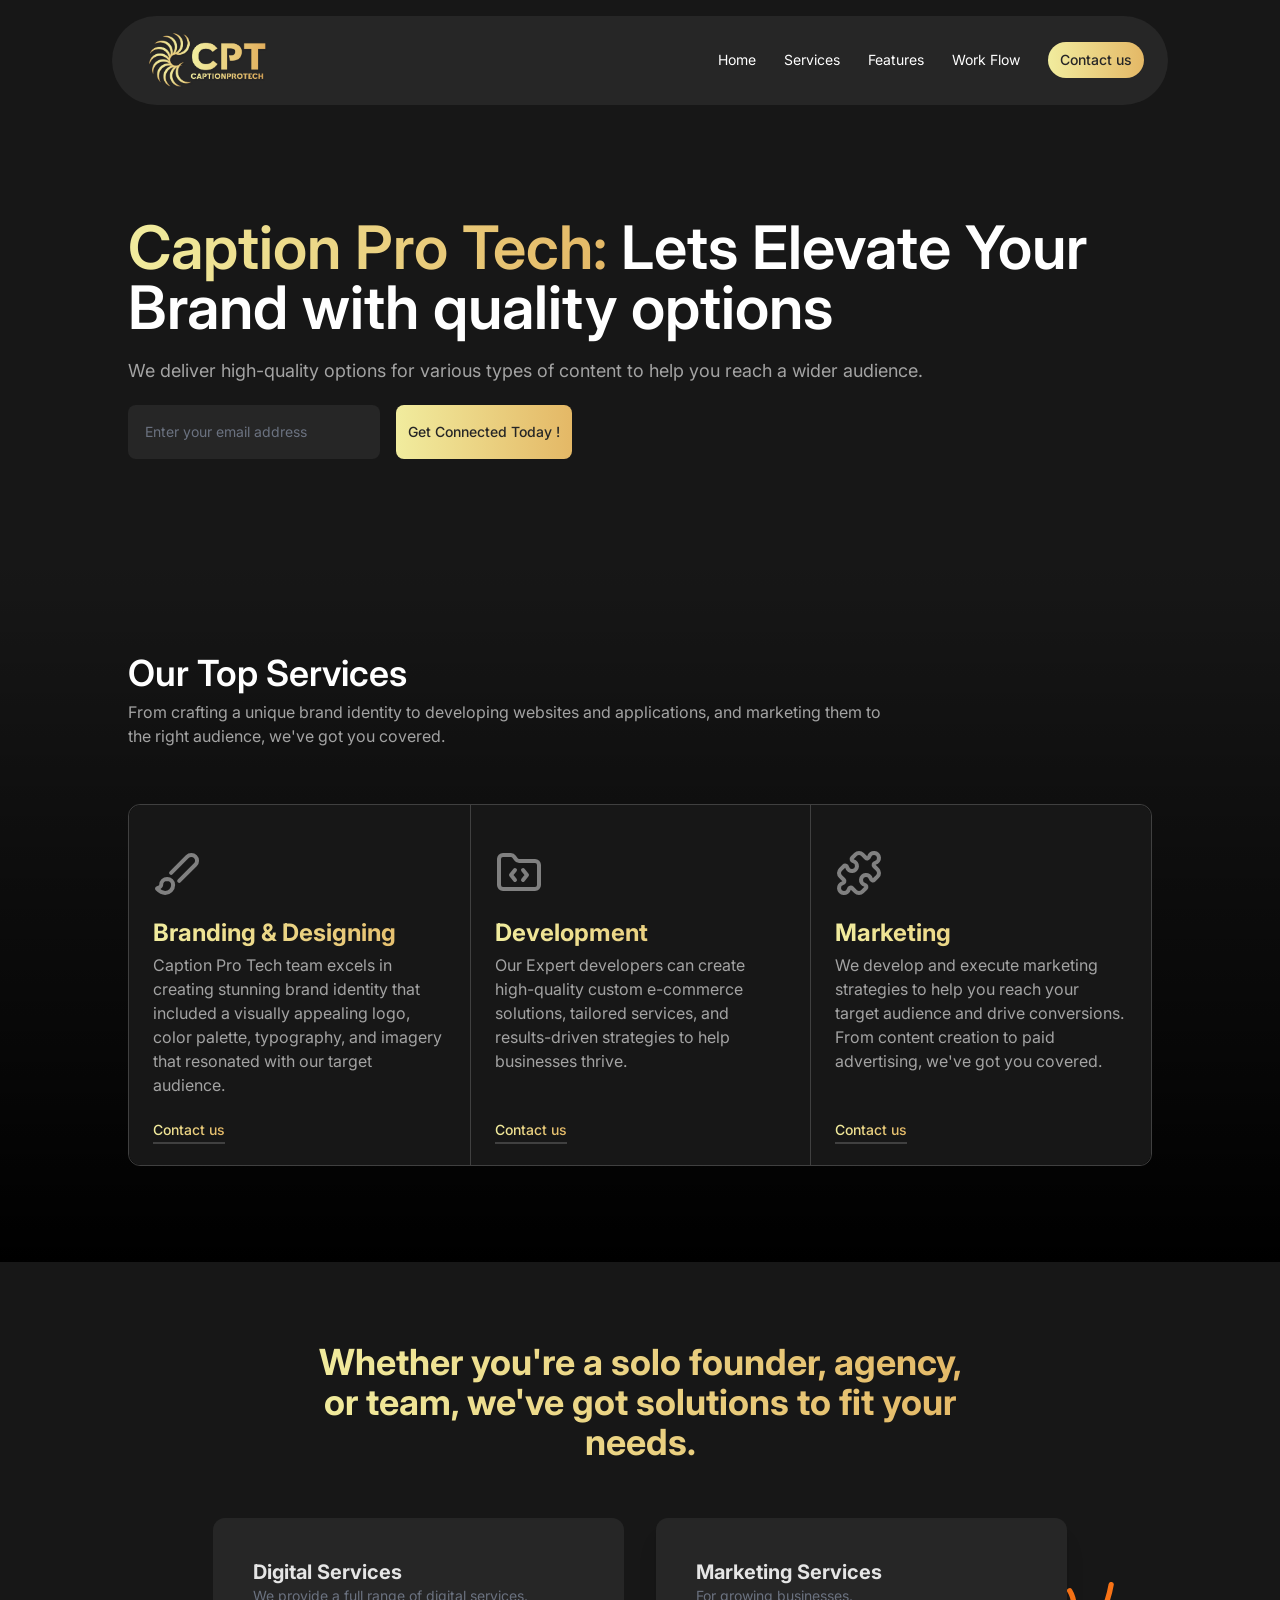
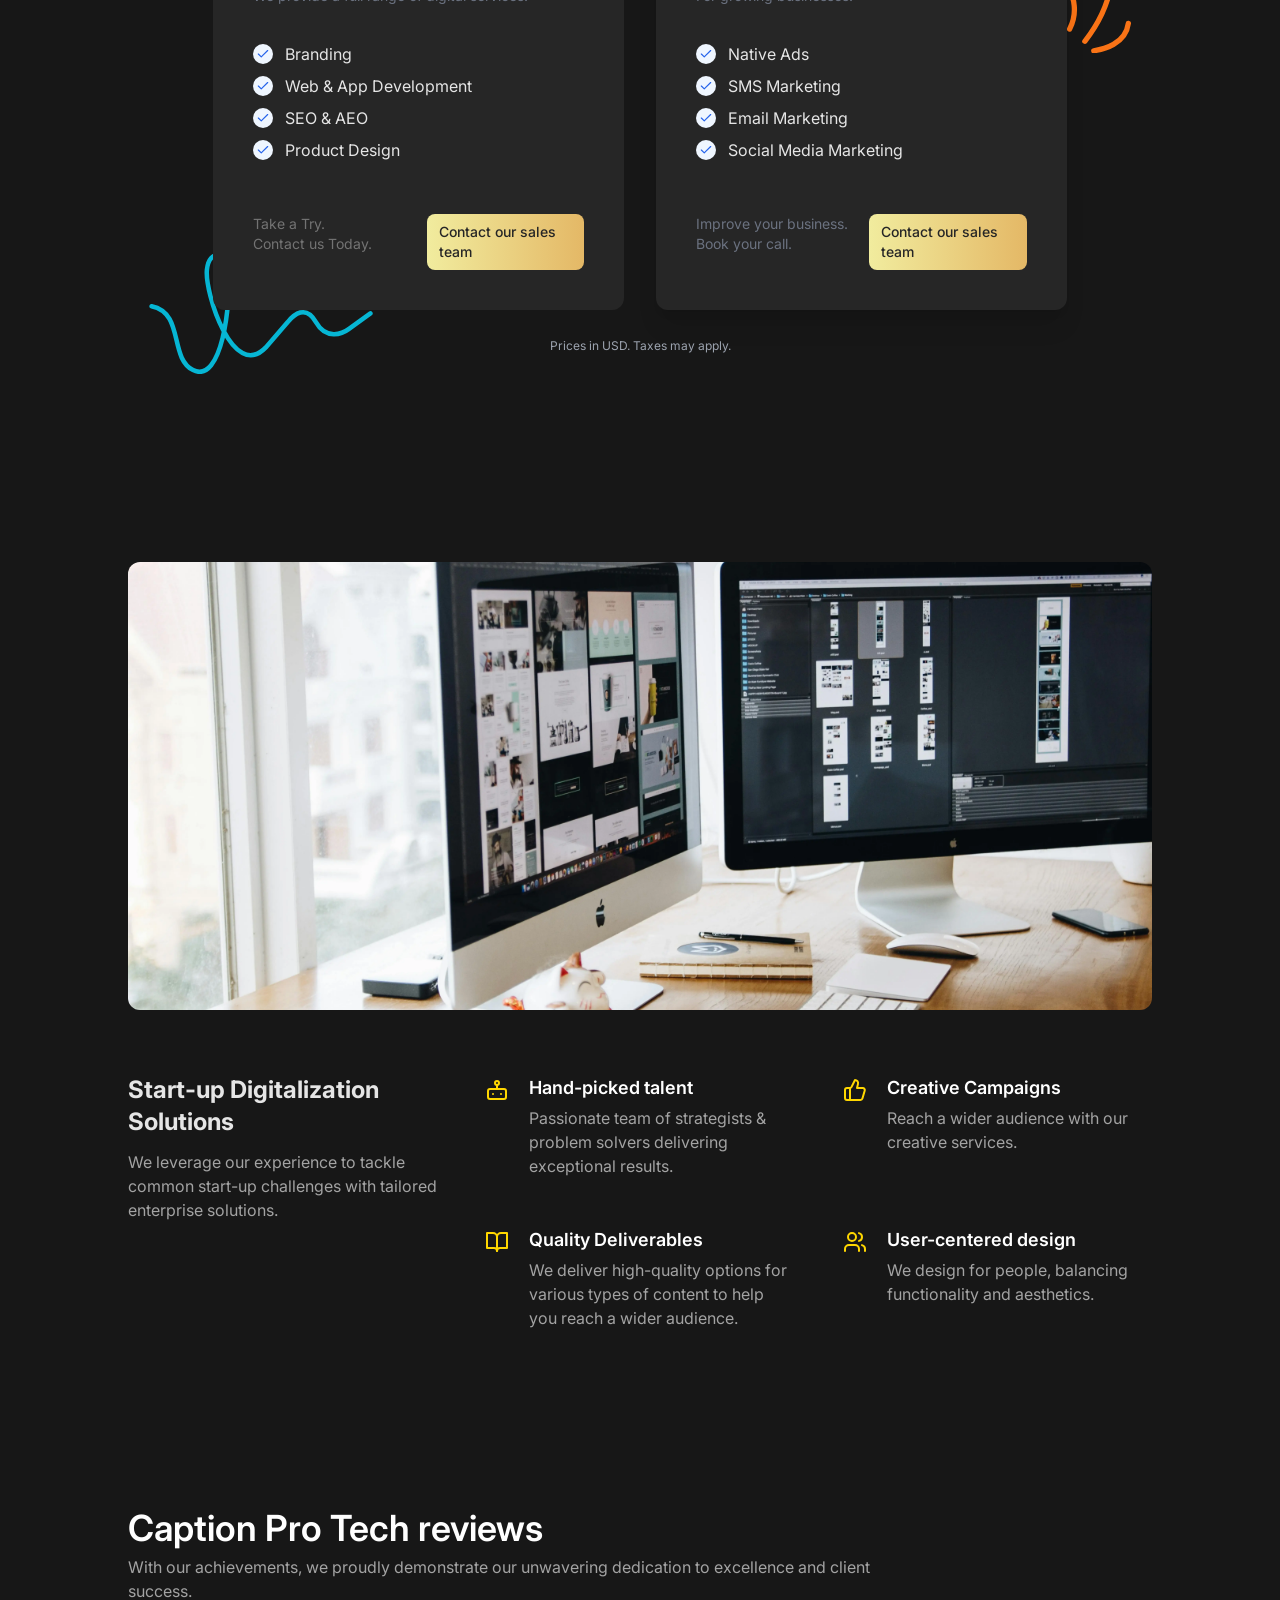
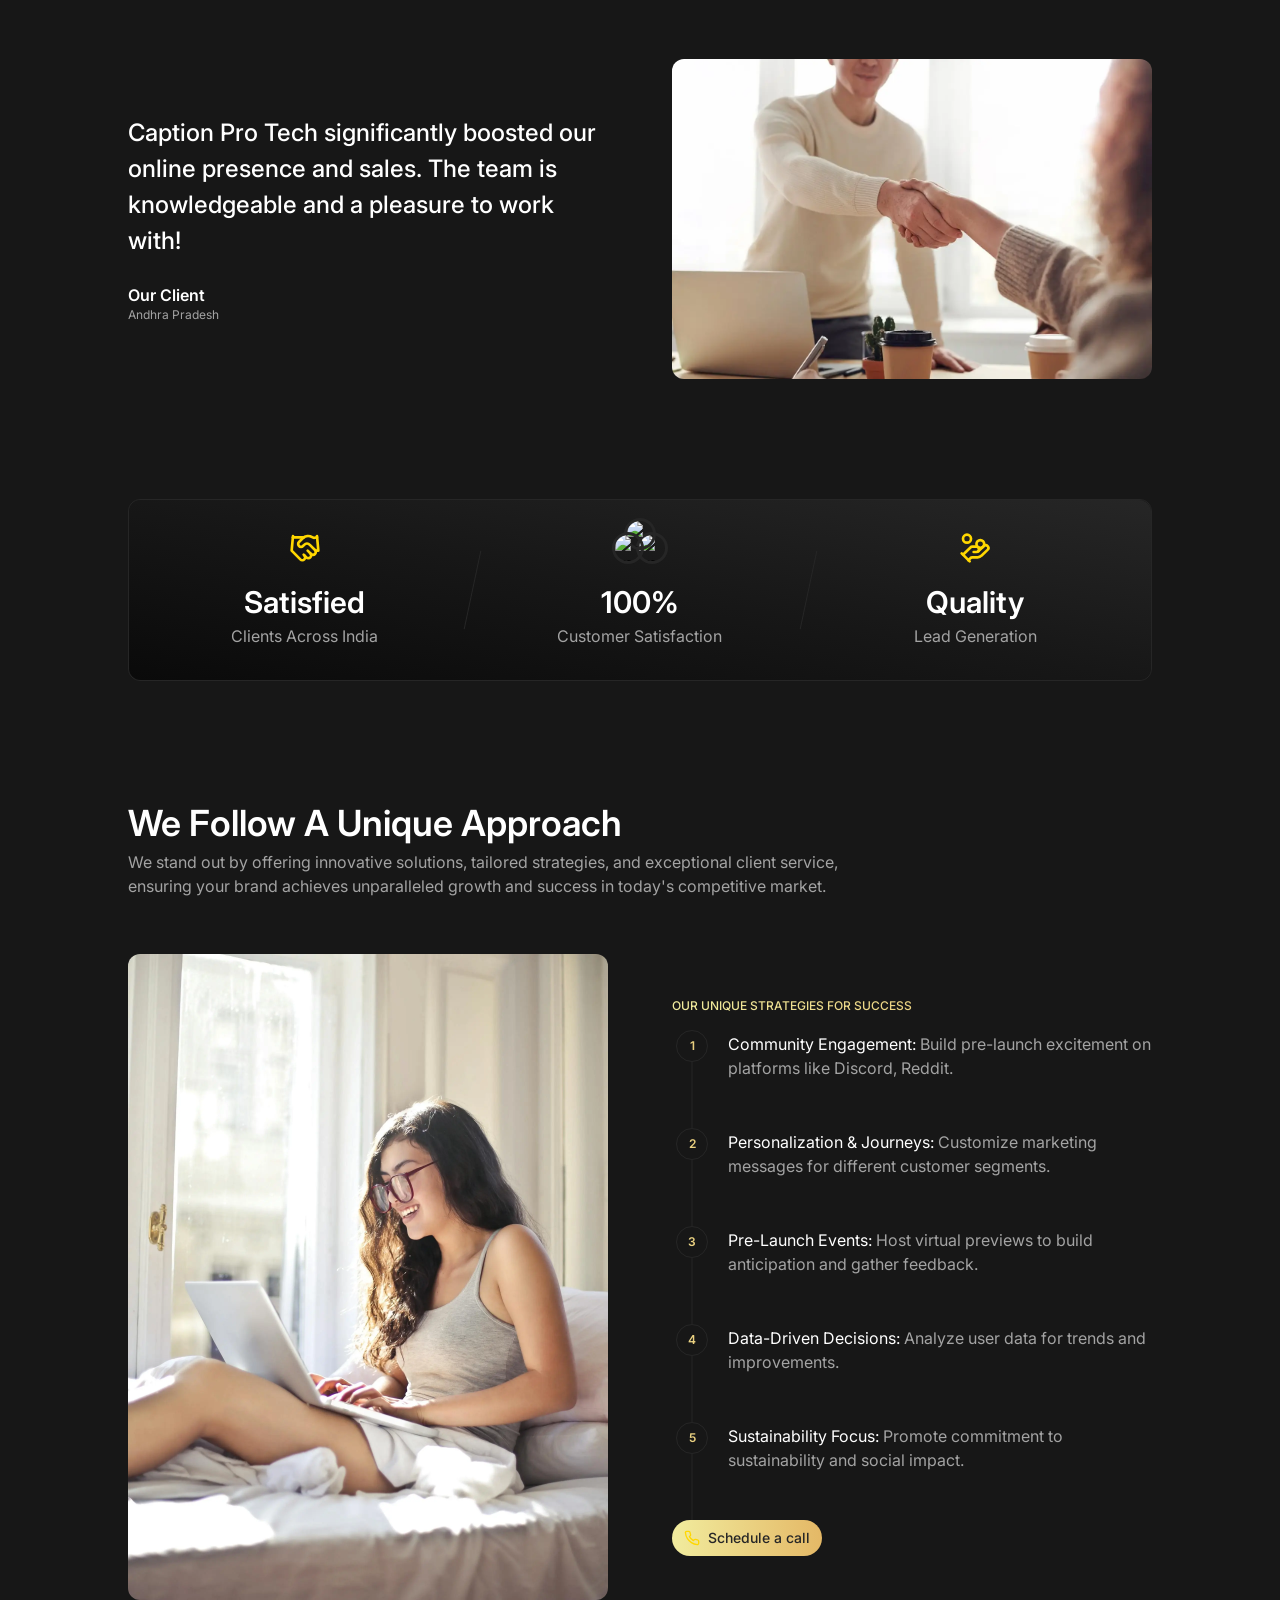
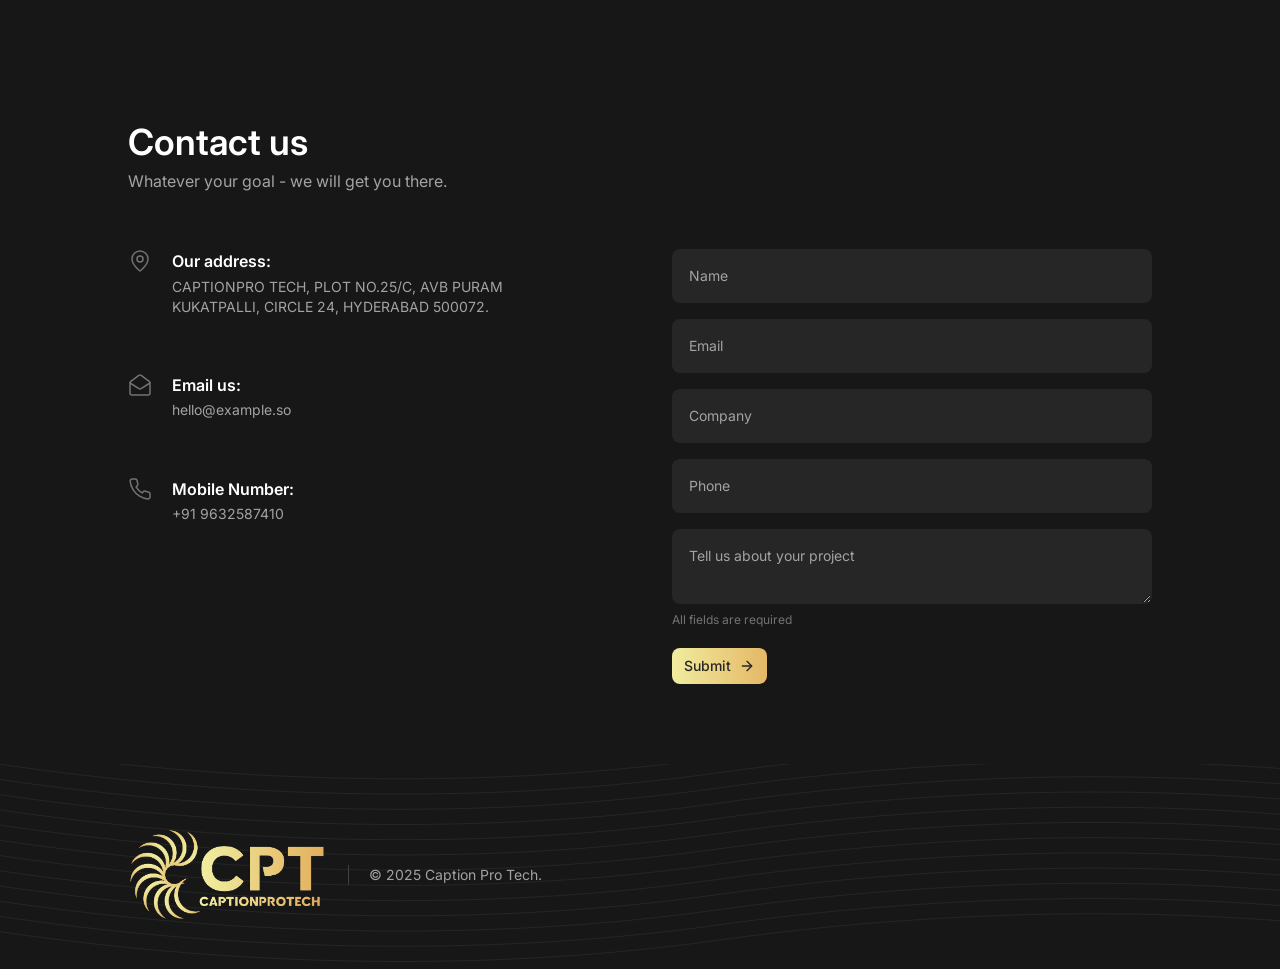
==== commit a859fb0a: "Update index.html" ====
--- a/index.html
+++ b/index.html
@@ -1062,8 +1062,8 @@
                 <h4 class="text-white font-semibold">Our address:</h4>
 
                 <address class="mt-1 text-neutral-400 text-sm not-italic">
-                  300 Bath Street, Tay House<br>
-                  Glasgow G2 4JR, United Kingdom
+               CAPTIONPRO TECH, PLOT NO.25/C, AVB PURAM<br> 
+                  KUKATPALLI, CIRCLE 24, HYDERABAD 500072.
                 </address>
               </div>
             </div>
@@ -1238,4 +1238,4 @@
 
 </body>
 
-</html>+</html>
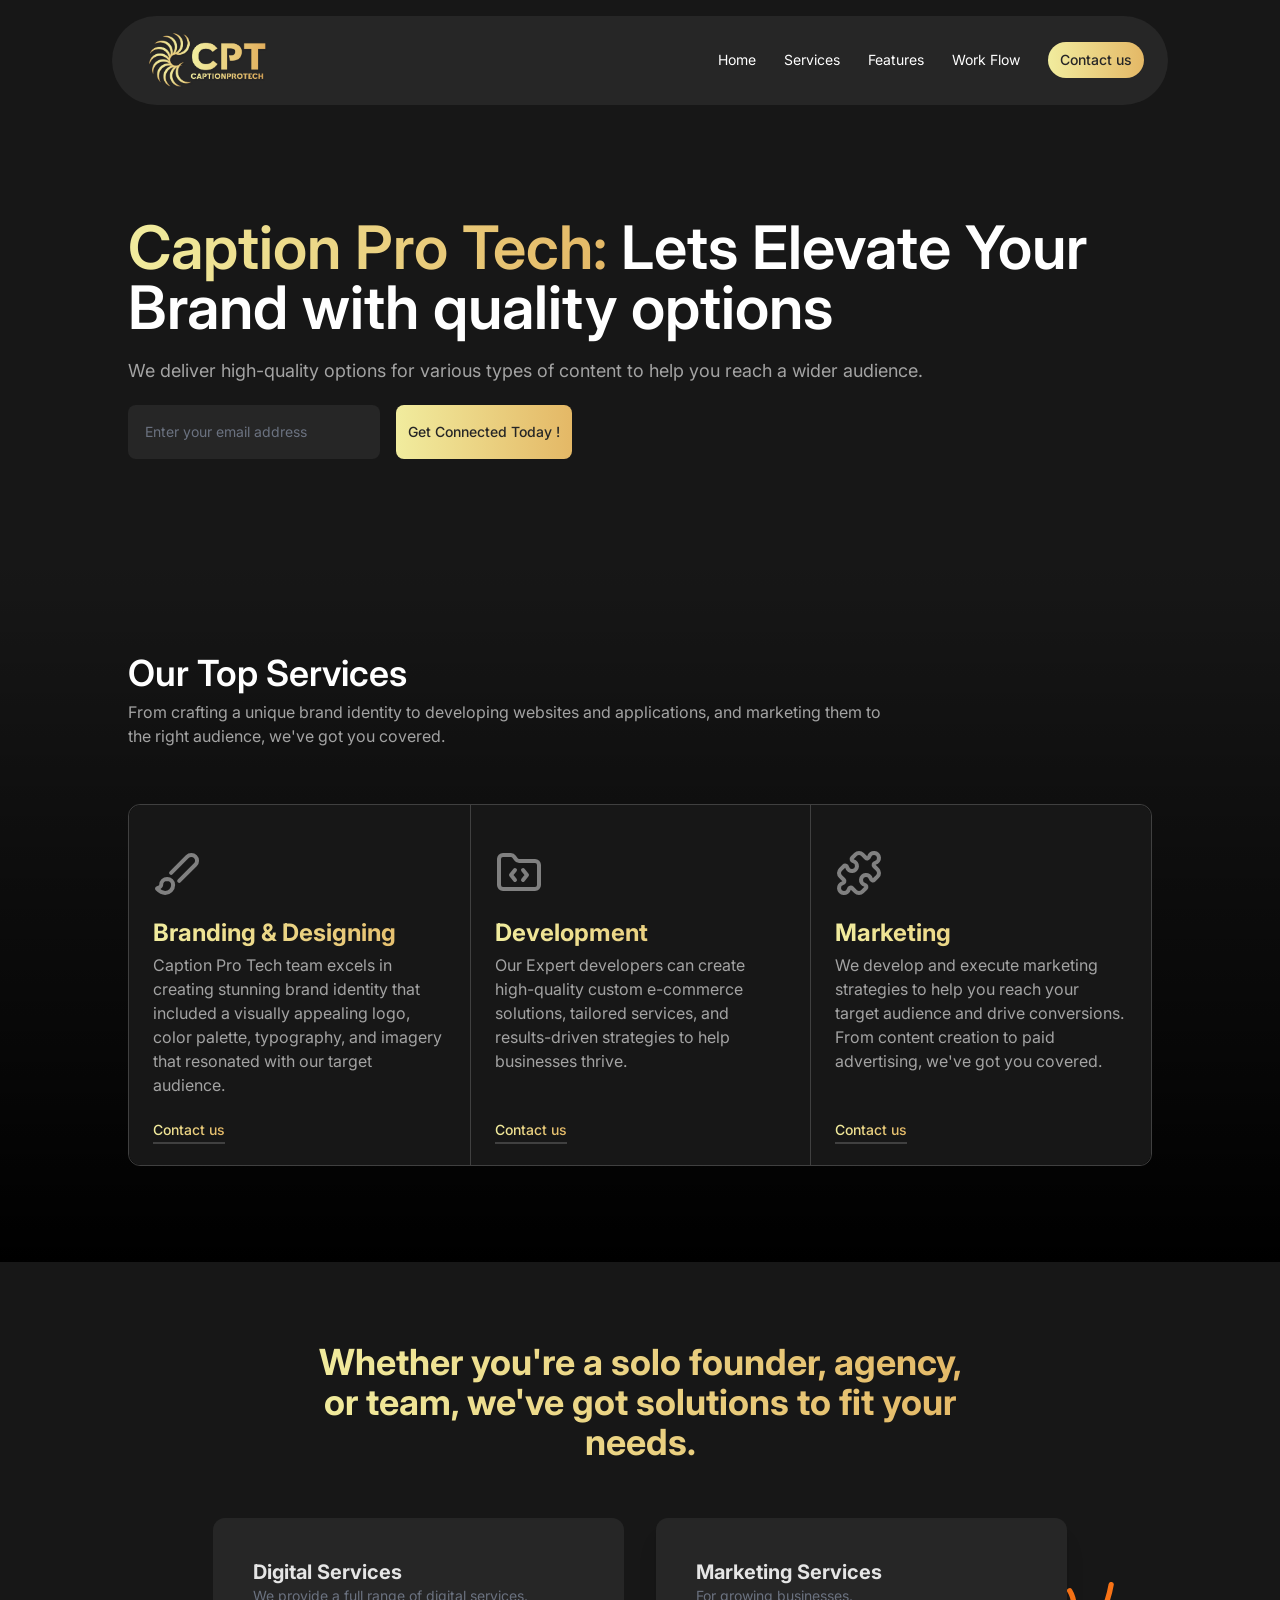
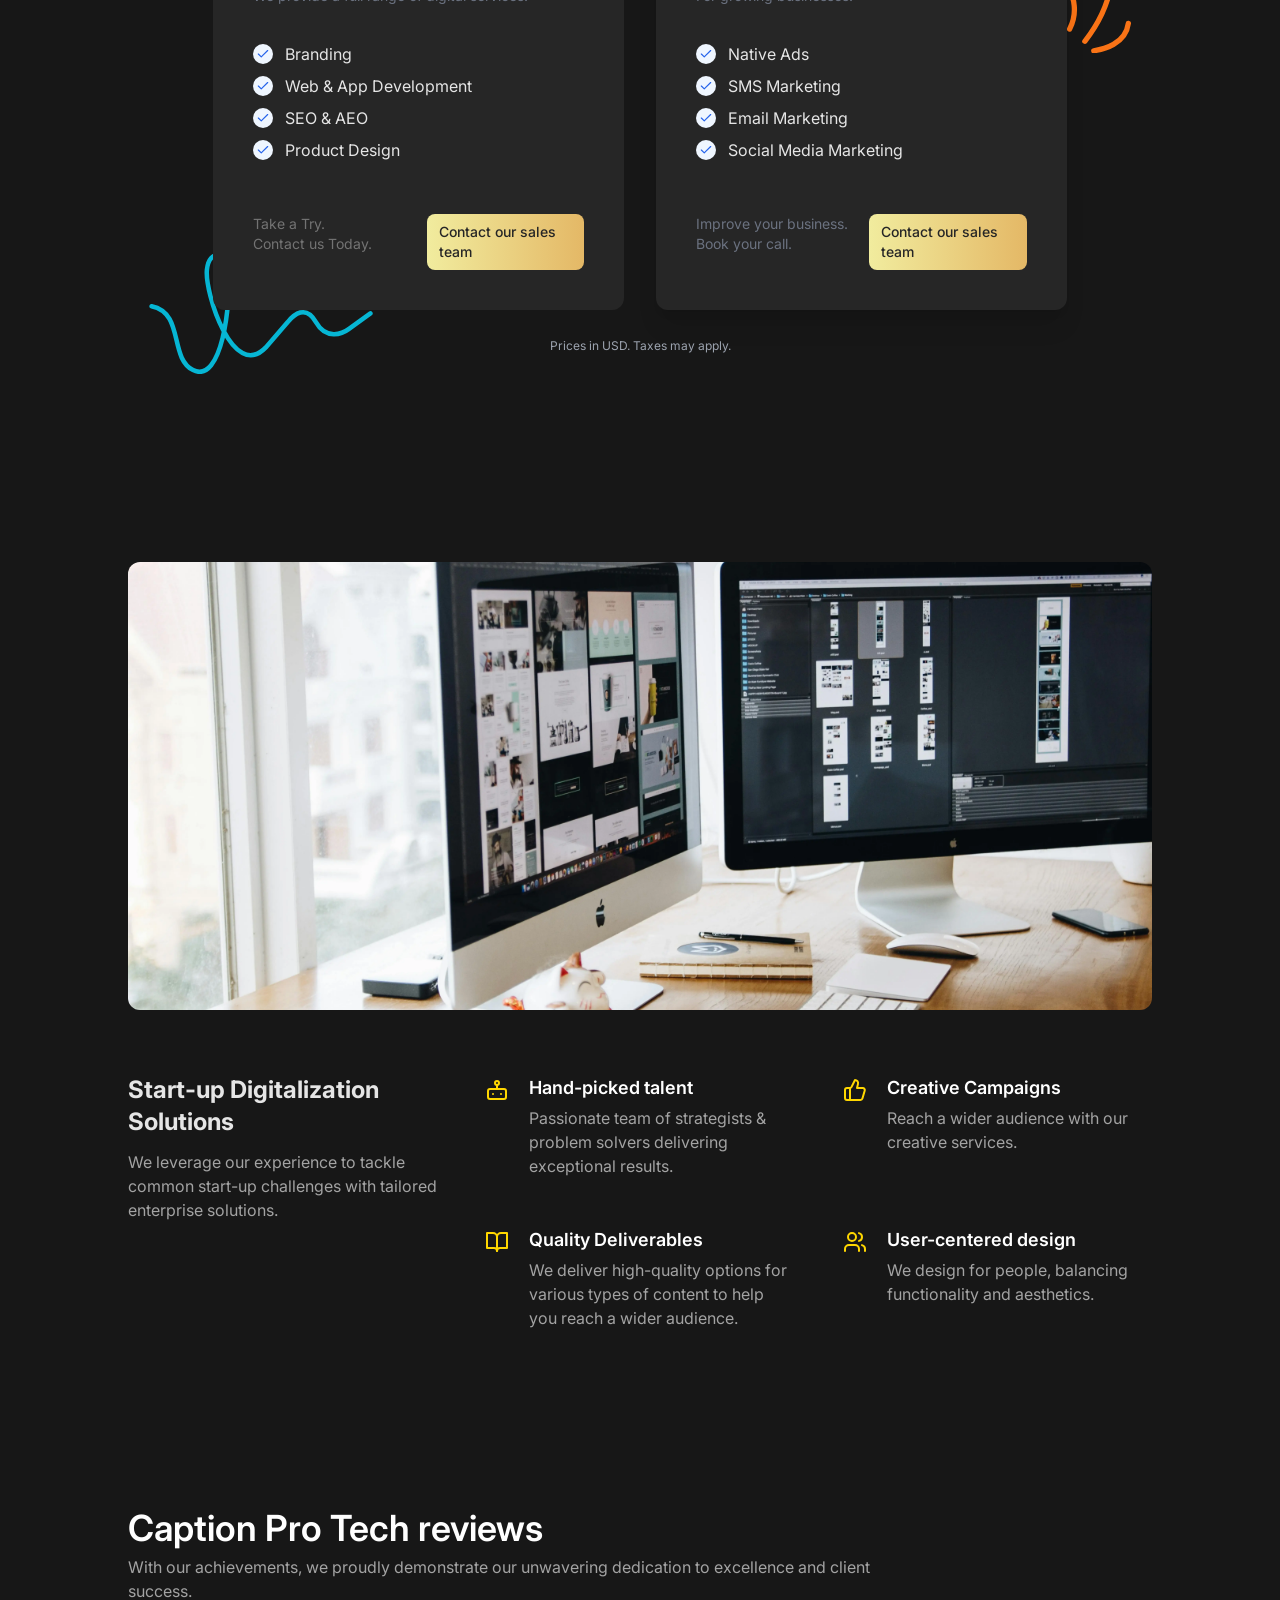
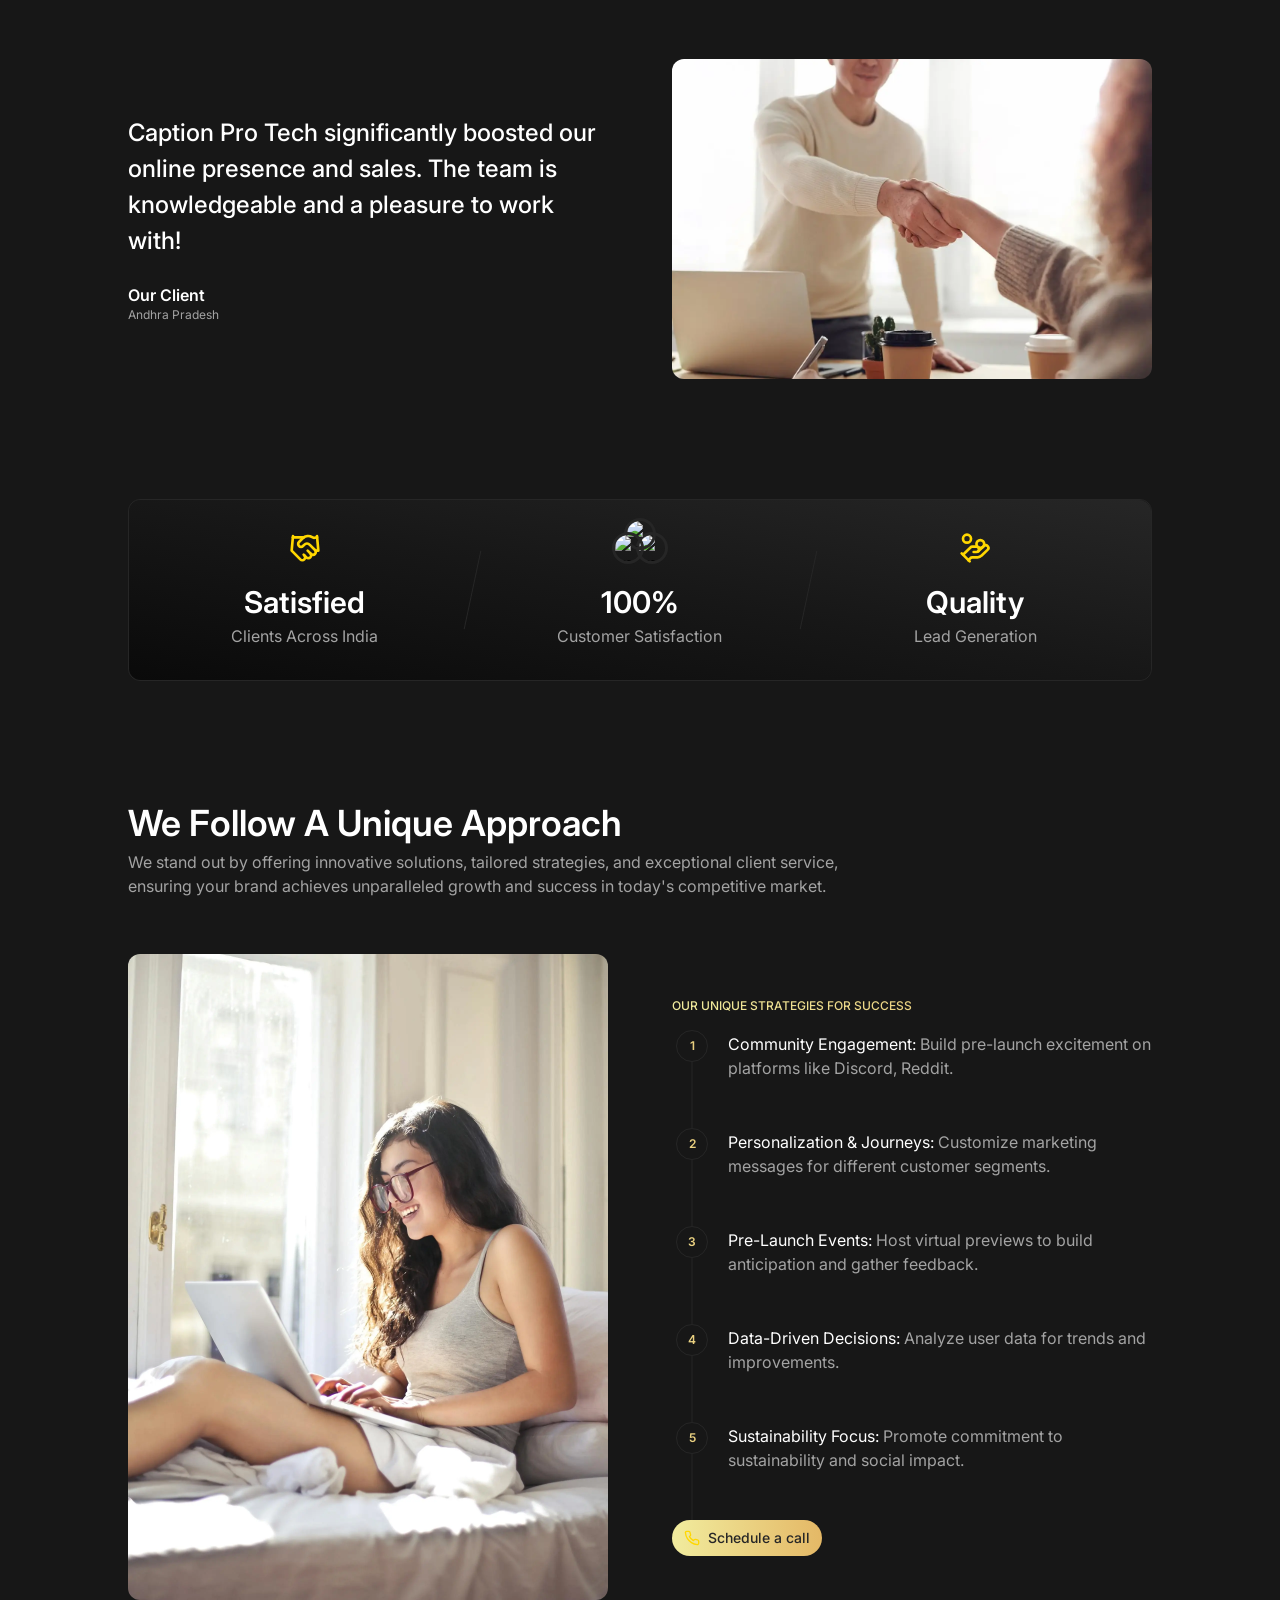
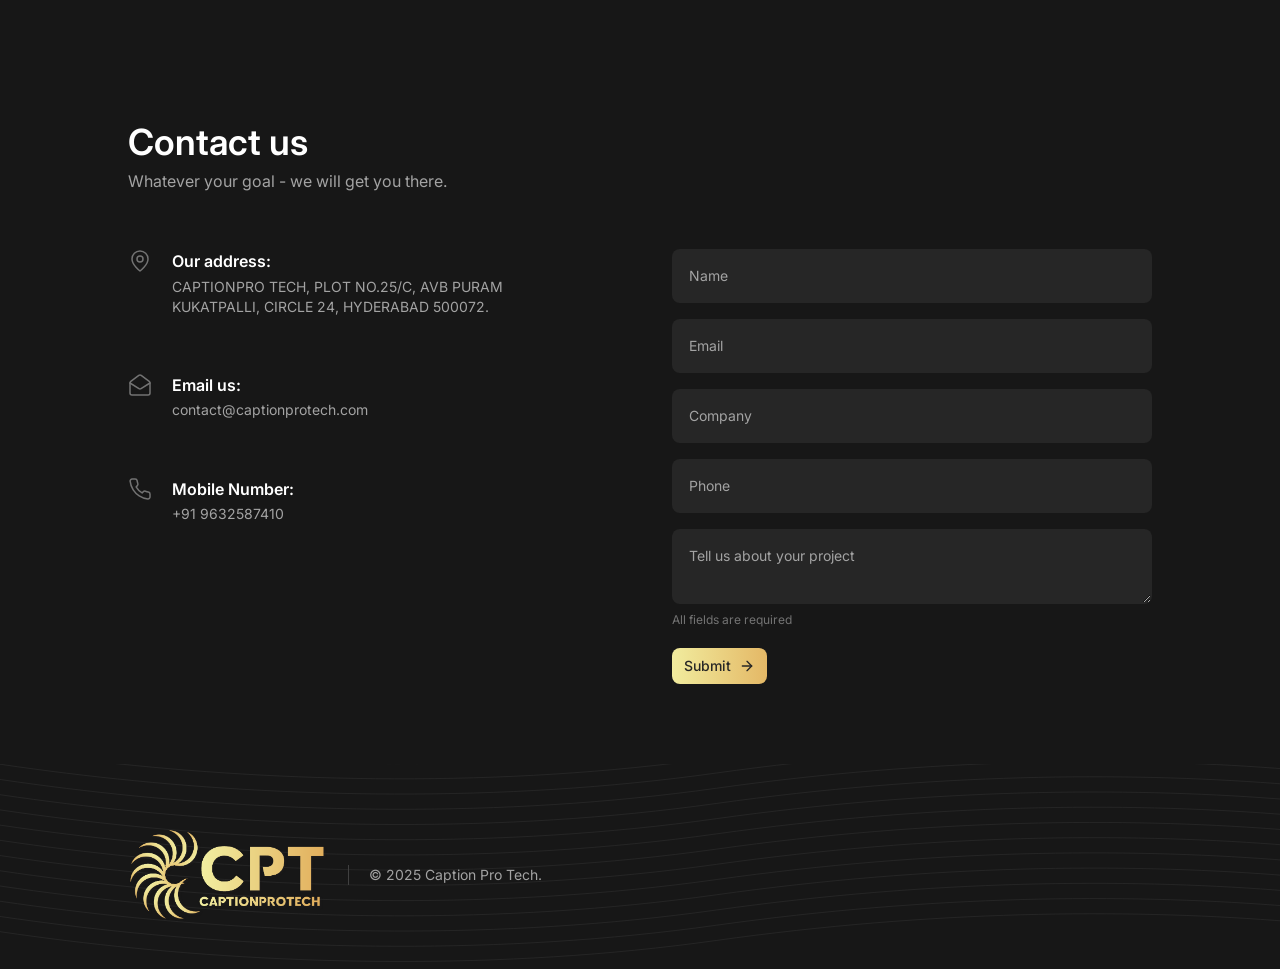
==== commit 2ee5eca7: "Update index.html" ====
--- a/index.html
+++ b/index.html
@@ -1083,7 +1083,7 @@
 
                 <a class="mt-1 text-neutral-400 text-sm hover:text-neutral-200 focus:outline-none focus:text-neutral-200"
                   href="#mailto:example@site.co" target="_blank">
-                  hello@example.so
+                  contact@captionprotech.com
                 </a>
               </div>
             </div>
